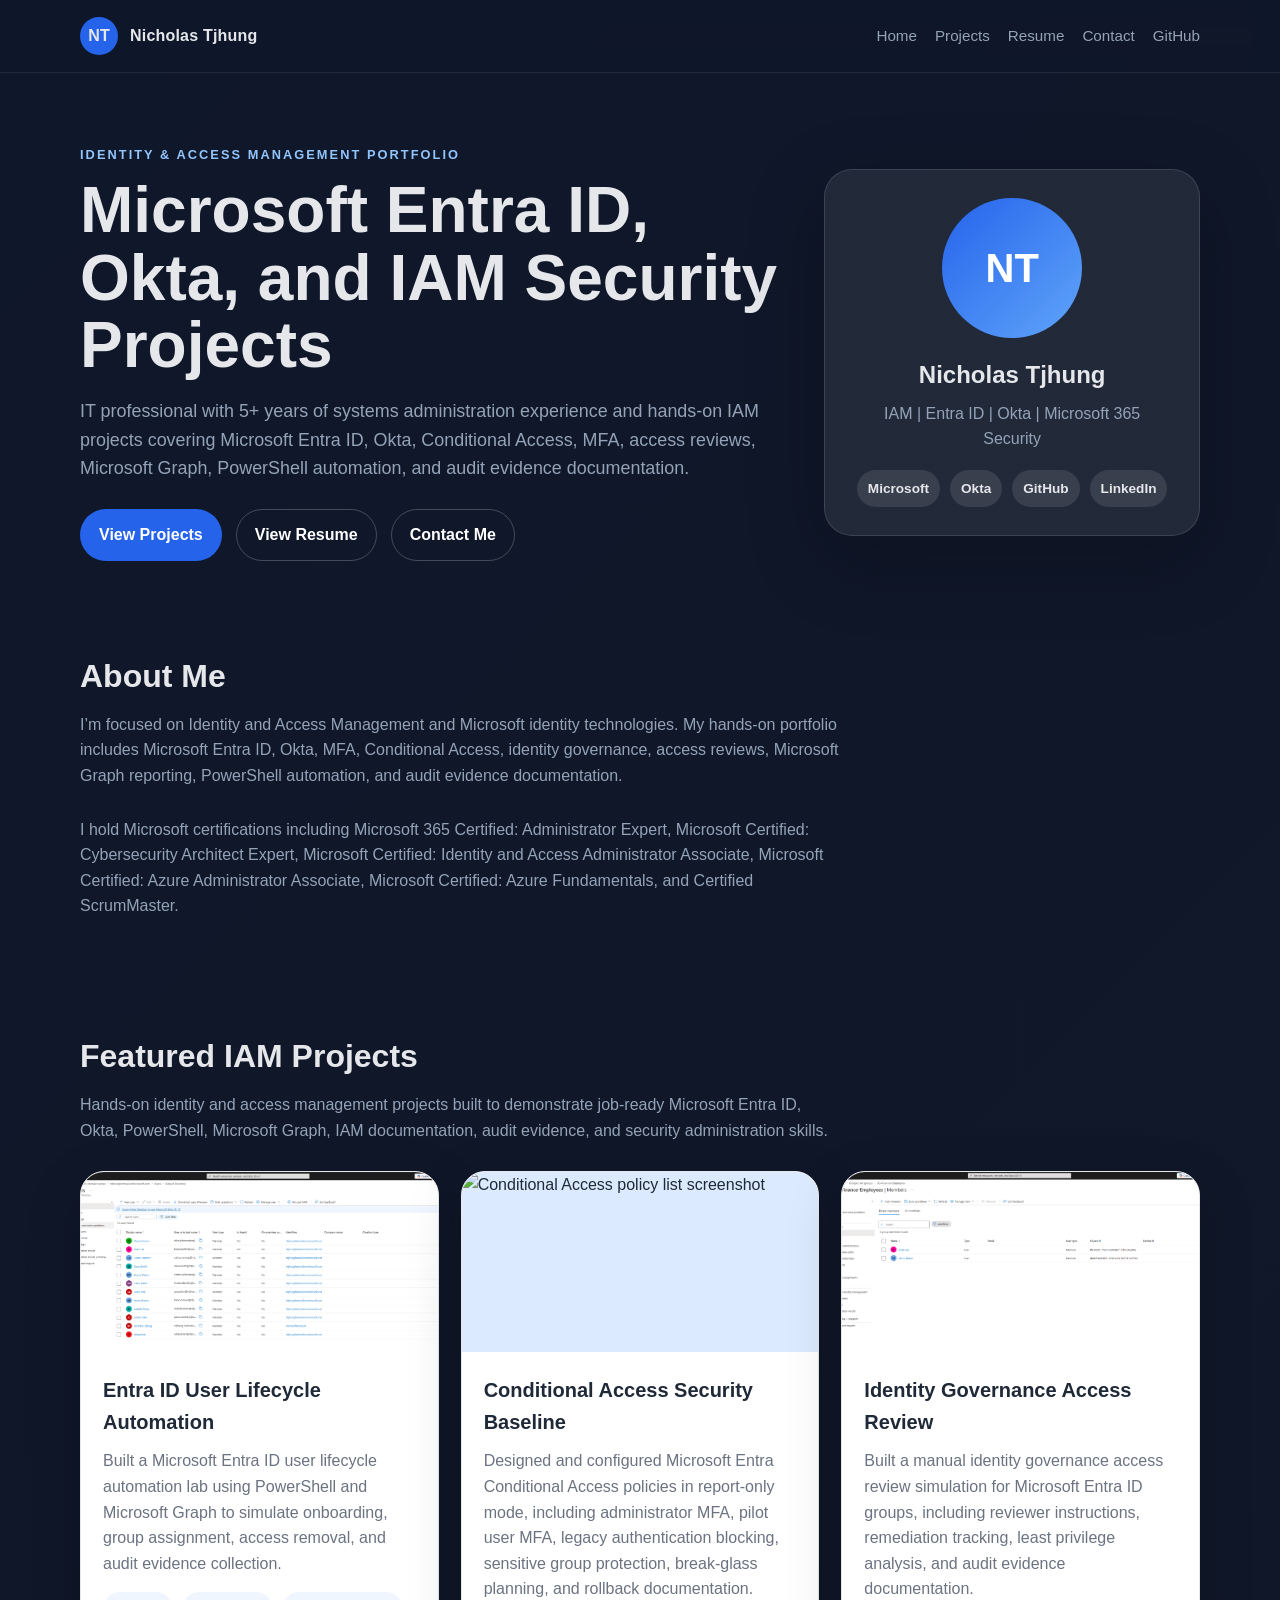
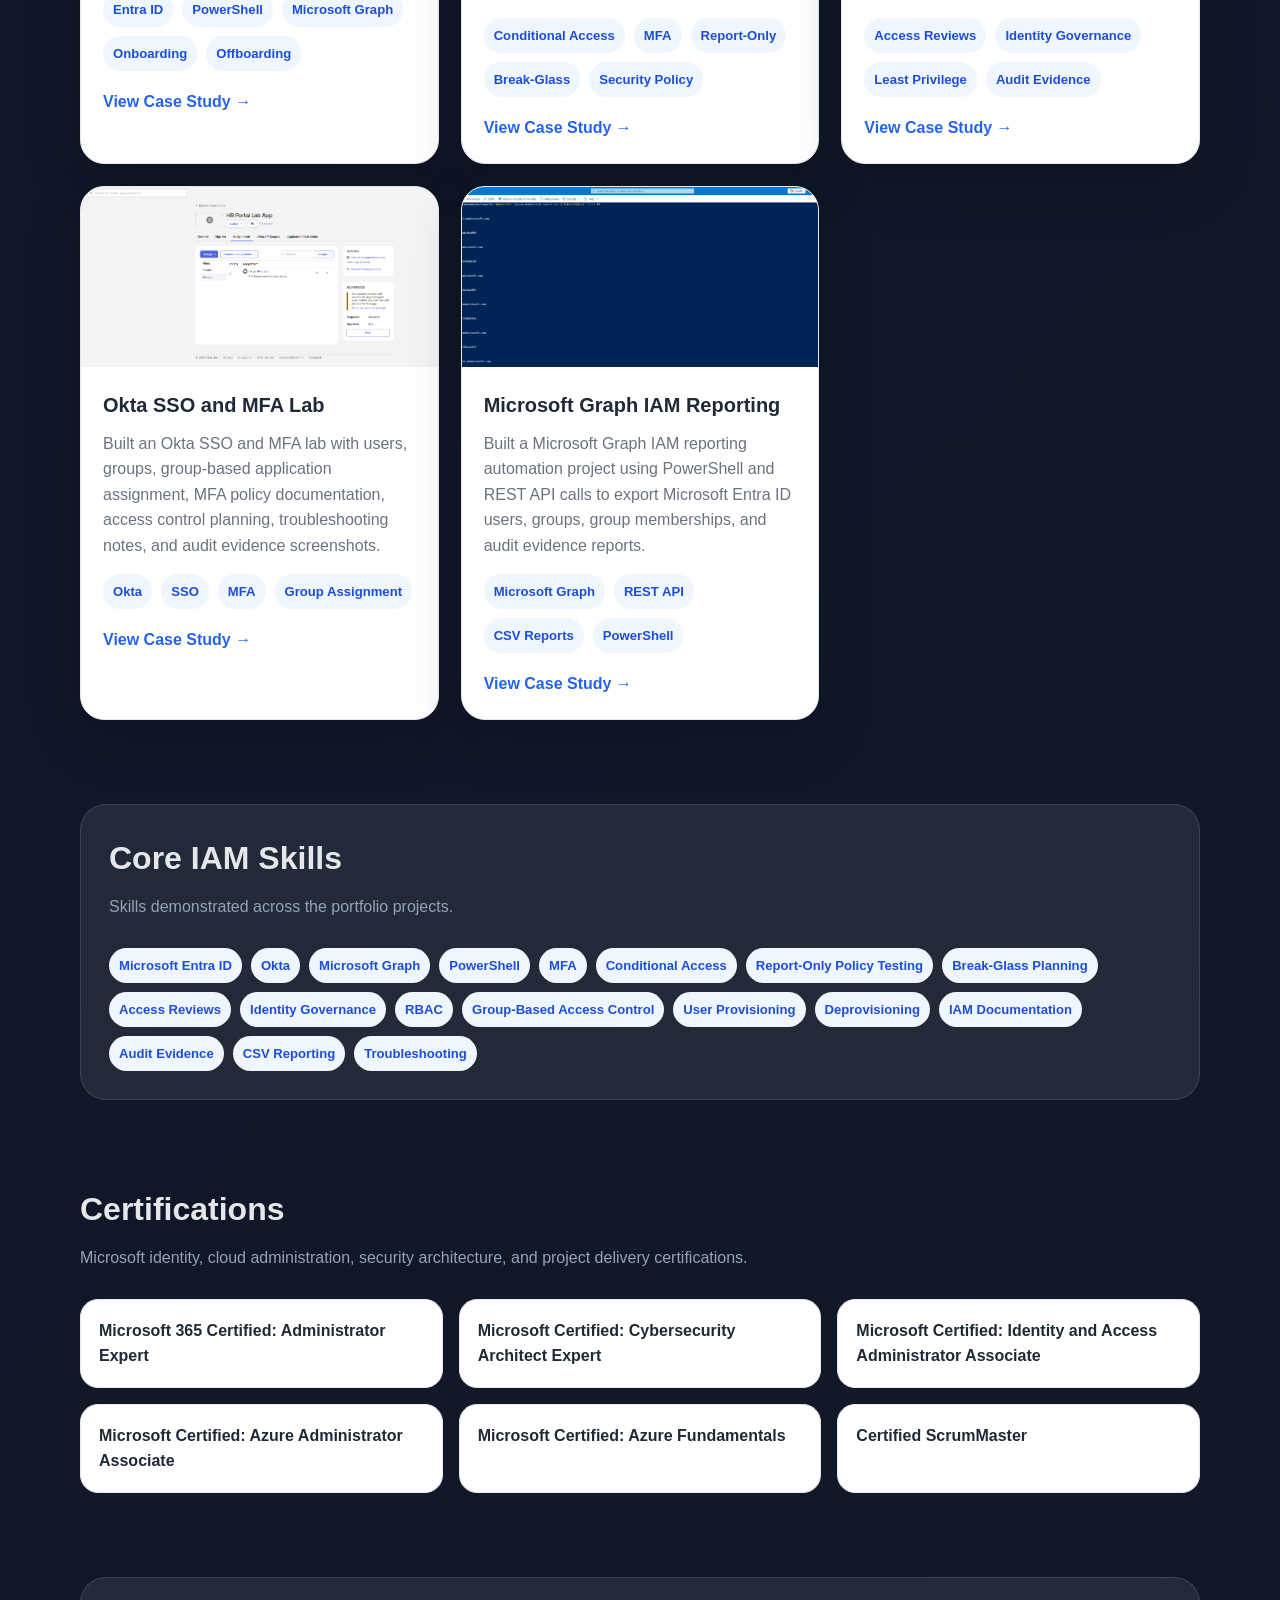
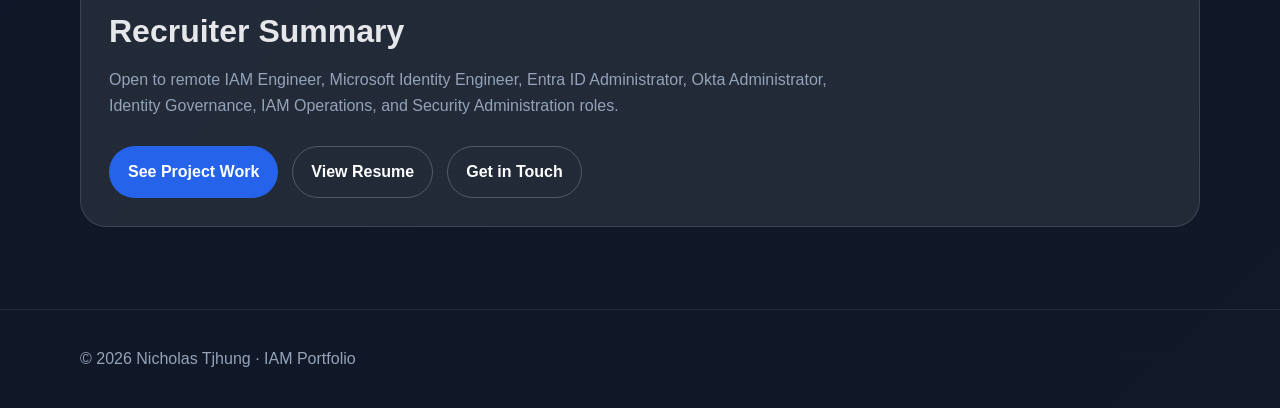
==== index.html @ 4946a40f "Update index.html" ====
<!DOCTYPE html>
<html lang="en">
<head>
  <meta charset="UTF-8" />
  <meta name="viewport" content="width=device-width, initial-scale=1.0" />
  <title>Nicholas Tjhung | IAM Portfolio</title>
  <link rel="stylesheet" href="style.css" />
</head>
<body>

  <header class="site-header">
    <div class="container nav">
      <a class="brand" href="index.html">
        <span class="avatar-small">NT</span>
        <span>Nicholas Tjhung</span>
      </a>

      <nav class="nav-links">
        <a href="index.html">Home</a>
        <a href="projects.html">Projects</a>
        <a href="resume.html">Resume</a>
        <a href="contact.html">Contact</a>
        <a href="https://github.com/ntjhung" target="_blank">GitHub</a>
      </nav>
    </div>
  </header>

  <main class="container">

    <section class="hero">
      <div>
        <div class="eyebrow">Identity & Access Management Portfolio</div>
        <h1>Microsoft Entra ID, Okta, and IAM Security Projects</h1>
        <p class="hero-subtitle">
          IT professional with 5+ years of systems administration experience and hands-on IAM projects covering Microsoft Entra ID, Okta, Conditional Access, MFA, access reviews, Microsoft Graph, PowerShell automation, and audit evidence documentation.
        </p>

        <div class="cta-row">
          <a class="btn btn-primary" href="projects.html">View Projects</a>
          <a class="btn btn-secondary" href="resume.html">View Resume</a>
          <a class="btn btn-secondary" href="contact.html">Contact Me</a>
        </div>
      </div>

      <aside class="profile-card">
        <div class="avatar-large">NT</div>
        <h2>Nicholas Tjhung</h2>
        <p>IAM | Entra ID | Okta | Microsoft 365 Security</p>
        <div class="icon-row">
          <span class="icon-pill">Microsoft</span>
          <span class="icon-pill">Okta</span>
          <span class="icon-pill">GitHub</span>
          <span class="icon-pill">LinkedIn</span>
        </div>
      </aside>
    </section>

    <section class="section">
      <h2 class="section-title">About Me</h2>
      <p class="section-subtitle">
        I’m focused on Identity and Access Management and Microsoft identity technologies. My hands-on portfolio includes Microsoft Entra ID, Okta, MFA, Conditional Access, identity governance, access reviews, Microsoft Graph reporting, PowerShell automation, and audit evidence documentation.
      </p>
      <p class="section-subtitle">
        I hold Microsoft certifications including Microsoft 365 Certified: Administrator Expert, Microsoft Certified: Cybersecurity Architect Expert, Microsoft Certified: Identity and Access Administrator Associate, Microsoft Certified: Azure Administrator Associate, Microsoft Certified: Azure Fundamentals, and Certified ScrumMaster.
      </p>
    </section>

    <section class="section">
      <h2 class="section-title">Featured IAM Projects</h2>
      <p class="section-subtitle">
        Hands-on identity and access management projects built to demonstrate job-ready Microsoft Entra ID, Okta, PowerShell, Microsoft Graph, IAM documentation, audit evidence, and security administration skills.
      </p>

      <div class="project-grid">

        <article class="project-card">
          <img class="project-thumb" src="assets/entra-lifecycle/users-list.png" alt="Entra ID users list screenshot" />
          <div class="project-content">
            <h3>Entra ID User Lifecycle Automation</h3>
            <p>
              Built a Microsoft Entra ID user lifecycle automation lab using PowerShell and Microsoft Graph to simulate onboarding, group assignment, access removal, and audit evidence collection.
            </p>
            <div class="badge-row">
              <span class="badge">Entra ID</span>
              <span class="badge">PowerShell</span>
              <span class="badge">Microsoft Graph</span>
              <span class="badge">Onboarding</span>
              <span class="badge">Offboarding</span>
            </div>
            <div class="card-actions">
              <a class="card-link" href="case-studies/entra-lifecycle.html">View Case Study →</a>
            </div>
          </div>
        </article>

        <article class="project-card">
          <img class="project-thumb" src="assets/conditional-access/conditional-access-policy-list.png" alt="Conditional Access policy list screenshot" />
          <div class="project-content">
            <h3>Conditional Access Security Baseline</h3>
            <p>
              Designed and configured Microsoft Entra Conditional Access policies in report-only mode, including administrator MFA, pilot user MFA, legacy authentication blocking, sensitive group protection, break-glass planning, and rollback documentation.
            </p>
            <div class="badge-row">
              <span class="badge">Conditional Access</span>
              <span class="badge">MFA</span>
              <span class="badge">Report-Only</span>
              <span class="badge">Break-Glass</span>
              <span class="badge">Security Policy</span>
            </div>
            <div class="card-actions">
              <a class="card-link" href="case-studies/conditional-access.html">View Case Study →</a>
            </div>
          </div>
        </article>

        <article class="project-card">
          <img class="project-thumb" src="assets/access-review/finance-access-review-members.png" alt="Finance access review members screenshot" />
          <div class="project-content">
            <h3>Identity Governance Access Review</h3>
            <p>
              Built a manual identity governance access review simulation for Microsoft Entra ID groups, including reviewer instructions, remediation tracking, least privilege analysis, and audit evidence documentation.
            </p>
            <div class="badge-row">
              <span class="badge">Access Reviews</span>
              <span class="badge">Identity Governance</span>
              <span class="badge">Least Privilege</span>
              <span class="badge">Audit Evidence</span>
            </div>
            <div class="card-actions">
              <a class="card-link" href="case-studies/access-review.html">View Case Study →</a>
            </div>
          </div>
        </article>

        <article class="project-card">
          <img class="project-thumb" src="assets/okta/okta-app-group-assignment.png" alt="Okta app group assignment screenshot" />
          <div class="project-content">
            <h3>Okta SSO and MFA Lab</h3>
            <p>
              Built an Okta SSO and MFA lab with users, groups, group-based application assignment, MFA policy documentation, access control planning, troubleshooting notes, and audit evidence screenshots.
            </p>
            <div class="badge-row">
              <span class="badge">Okta</span>
              <span class="badge">SSO</span>
              <span class="badge">MFA</span>
              <span class="badge">Group Assignment</span>
            </div>
            <div class="card-actions">
              <a class="card-link" href="case-studies/okta.html">View Case Study →</a>
            </div>
          </div>
        </article>

        <article class="project-card">
          <img class="project-thumb" src="assets/graph-reporting/group-membership-report-preview.png" alt="Microsoft Graph group membership report preview screenshot" />
          <div class="project-content">
            <h3>Microsoft Graph IAM Reporting</h3>
            <p>
              Built a Microsoft Graph IAM reporting automation project using PowerShell and REST API calls to export Microsoft Entra ID users, groups, group memberships, and audit evidence reports.
            </p>
            <div class="badge-row">
              <span class="badge">Microsoft Graph</span>
              <span class="badge">REST API</span>
              <span class="badge">CSV Reports</span>
              <span class="badge">PowerShell</span>
            </div>
            <div class="card-actions">
              <a class="card-link" href="case-studies/graph-reporting.html">View Case Study →</a>
            </div>
          </div>
        </article>

      </div>
    </section>

    <section class="section">
      <div class="skill-panel">
        <h2 class="section-title">Core IAM Skills</h2>
        <p class="section-subtitle">Skills demonstrated across the portfolio projects.</p>

        <div class="badge-row">
          <span class="badge">Microsoft Entra ID</span>
          <span class="badge">Okta</span>
          <span class="badge">Microsoft Graph</span>
          <span class="badge">PowerShell</span>
          <span class="badge">MFA</span>
          <span class="badge">Conditional Access</span>
          <span class="badge">Report-Only Policy Testing</span>
          <span class="badge">Break-Glass Planning</span>
          <span class="badge">Access Reviews</span>
          <span class="badge">Identity Governance</span>
          <span class="badge">RBAC</span>
          <span class="badge">Group-Based Access Control</span>
          <span class="badge">User Provisioning</span>
          <span class="badge">Deprovisioning</span>
          <span class="badge">IAM Documentation</span>
          <span class="badge">Audit Evidence</span>
          <span class="badge">CSV Reporting</span>
          <span class="badge">Troubleshooting</span>
        </div>
      </div>
    </section>

    <section class="section">
      <h2 class="section-title">Certifications</h2>
      <p class="section-subtitle">Microsoft identity, cloud administration, security architecture, and project delivery certifications.</p>

      <div class="cert-grid">
        <div class="cert-card">Microsoft 365 Certified: Administrator Expert</div>
        <div class="cert-card">Microsoft Certified: Cybersecurity Architect Expert</div>
        <div class="cert-card">Microsoft Certified: Identity and Access Administrator Associate</div>
        <div class="cert-card">Microsoft Certified: Azure Administrator Associate</div>
        <div class="cert-card">Microsoft Certified: Azure Fundamentals</div>
        <div class="cert-card">Certified ScrumMaster</div>
      </div>
    </section>

    <section class="section">
      <div class="skill-panel">
        <h2 class="section-title">Recruiter Summary</h2>
        <p class="section-subtitle">
          Open to remote IAM Engineer, Microsoft Identity Engineer, Entra ID Administrator, Okta Administrator, Identity Governance, IAM Operations, and Security Administration roles.
        </p>

        <div class="cta-row">
          <a class="btn btn-primary" href="projects.html">See Project Work</a>
          <a class="btn btn-secondary" href="resume.html">View Resume</a>
          <a class="btn btn-secondary" href="contact.html">Get in Touch</a>
        </div>
      </div>
    </section>

  </main>

  <footer class="footer">
    <div class="container">
      © 2026 Nicholas Tjhung · IAM Portfolio
    </div>
  </footer>

</body>
</html>
---- style.css ----
:root {
  --bg: #0f172a;
  --bg-soft: #111827;
  --card: #ffffff;
  --text: #e5e7eb;
  --muted: #94a3b8;
  --card-text: #1f2937;
  --card-muted: #6b7280;
  --blue: #2563eb;
  --blue-dark: #1d4ed8;
  --border: #e5e7eb;
  --badge-bg: #eff6ff;
  --badge-text: #1d4ed8;
}

* {
  box-sizing: border-box;
}

body {
  margin: 0;
  font-family: Arial, Helvetica, sans-serif;
  background: linear-gradient(135deg, var(--bg), var(--bg-soft));
  color: var(--text);
  line-height: 1.6;
}

a {
  color: inherit;
  text-decoration: none;
}

.container {
  width: min(1120px, 92%);
  margin: 0 auto;
}

/* Header */

.site-header {
  border-bottom: 1px solid rgba(255, 255, 255, 0.08);
  background: rgba(15, 23, 42, 0.88);
  position: sticky;
  top: 0;
  z-index: 10;
  backdrop-filter: blur(10px);
}

.nav {
  min-height: 72px;
  display: flex;
  align-items: center;
  justify-content: space-between;
  gap: 24px;
}

.brand {
  display: flex;
  align-items: center;
  gap: 12px;
  font-weight: 700;
  letter-spacing: 0.2px;
}

.avatar-small {
  width: 38px;
  height: 38px;
  border-radius: 999px;
  background: var(--blue);
  display: grid;
  place-items: center;
  font-weight: 800;
}

.nav-links {
  display: flex;
  gap: 18px;
  color: var(--muted);
  font-size: 0.95rem;
}

.nav-links a:hover {
  color: #ffffff;
}

/* Hero */

.hero {
  display: grid;
  grid-template-columns: 1.5fr 0.8fr;
  gap: 40px;
  align-items: center;
  padding: 72px 0 48px;
}

.eyebrow {
  color: #93c5fd;
  text-transform: uppercase;
  letter-spacing: 0.16em;
  font-size: 0.8rem;
  font-weight: 700;
  margin-bottom: 12px;
}

.hero h1 {
  font-size: clamp(2.2rem, 5vw, 4.3rem);
  line-height: 1.05;
  margin: 0 0 18px;
}

.hero-subtitle {
  font-size: 1.12rem;
  color: var(--muted);
  max-width: 760px;
}

.cta-row {
  display: flex;
  flex-wrap: wrap;
  gap: 14px;
  margin-top: 26px;
}

.btn {
  display: inline-flex;
  align-items: center;
  justify-content: center;
  padding: 12px 18px;
  border-radius: 999px;
  font-weight: 700;
  border: 1px solid transparent;
  transition: 0.2s ease;
}

.btn-primary {
  background: var(--blue);
  color: white;
}

.btn-primary:hover {
  background: var(--blue-dark);
  transform: translateY(-1px);
}

.btn-secondary {
  border-color: rgba(255, 255, 255, 0.22);
  color: white;
}

.btn-secondary:hover {
  background: rgba(255, 255, 255, 0.08);
}

/* Avatar / recruiter card */

.profile-card {
  background: rgba(255, 255, 255, 0.08);
  border: 1px solid rgba(255, 255, 255, 0.12);
  border-radius: 28px;
  padding: 28px;
  text-align: center;
  box-shadow: 0 24px 80px rgba(0, 0, 0, 0.24);
}

.avatar-large {
  width: 140px;
  height: 140px;
  border-radius: 999px;
  background: linear-gradient(135deg, #2563eb, #60a5fa);
  display: grid;
  place-items: center;
  margin: 0 auto 18px;
  font-size: 2.5rem;
  font-weight: 900;
  color: white;
}

.avatar-img {
  width: 140px;
  height: 140px;
  border-radius: 999px;
  object-fit: cover;
  margin: 0 auto 18px;
  display: block;
  border: 4px solid rgba(255, 255, 255, 0.16);
}

.profile-card h2 {
  margin: 0 0 6px;
}

.profile-card p {
  color: var(--muted);
  margin: 0;
}

.icon-row {
  display: flex;
  flex-wrap: wrap;
  justify-content: center;
  gap: 10px;
  margin-top: 18px;
}

.icon-pill {
  padding: 8px 11px;
  border-radius: 999px;
  background: rgba(255, 255, 255, 0.1);
  color: #e5e7eb;
  font-size: 0.85rem;
  font-weight: 700;
}

/* Sections */

.section {
  padding: 42px 0;
}

.section-title {
  font-size: 2rem;
  margin: 0 0 10px;
}

.section-subtitle {
  color: var(--muted);
  margin: 0 0 28px;
  max-width: 760px;
}

/* Project cards */

.project-grid {
  display: grid;
  grid-template-columns: repeat(3, 1fr);
  gap: 22px;
}

.project-card {
  background: var(--card);
  color: var(--card-text);
  border-radius: 24px;
  overflow: hidden;
  box-shadow: 0 18px 55px rgba(0, 0, 0, 0.18);
  border: 1px solid var(--border);
  transition: 0.2s ease;
}

.project-card:hover {
  transform: translateY(-4px);
  box-shadow: 0 24px 70px rgba(0, 0, 0, 0.26);
}

.project-thumb {
  width: 100%;
  height: 180px;
  object-fit: cover;
  background: #dbeafe;
  display: block;
}

.project-content {
  padding: 22px;
}

.project-content h3 {
  margin: 0 0 10px;
  font-size: 1.25rem;
}

.project-content p {
  color: var(--card-muted);
  margin: 0 0 16px;
}

.card-actions {
  display: flex;
  flex-wrap: wrap;
  gap: 10px;
  margin-top: 18px;
}

.card-link {
  color: var(--blue);
  font-weight: 800;
}

.card-link:hover {
  color: var(--blue-dark);
}

/* Skill badges */

.badge-row {
  display: flex;
  flex-wrap: wrap;
  gap: 9px;
  margin-top: 14px;
}

.badge {
  background: var(--badge-bg);
  color: var(--badge-text);
  border-radius: 999px;
  padding: 7px 10px;
  font-size: 0.82rem;
  font-weight: 700;
}

.skill-panel {
  background: rgba(255, 255, 255, 0.08);
  border: 1px solid rgba(255, 255, 255, 0.12);
  border-radius: 26px;
  padding: 28px;
}

/* Certifications */

.cert-grid {
  display: grid;
  grid-template-columns: repeat(3, 1fr);
  gap: 16px;
}

.cert-card {
  background: var(--card);
  color: var(--card-text);
  border-radius: 18px;
  padding: 18px;
  border: 1px solid var(--border);
  font-weight: 700;
}

/* Footer */

.footer {
  padding: 36px 0;
  color: var(--muted);
  border-top: 1px solid rgba(255, 255, 255, 0.08);
  margin-top: 40px;
}

/* Mobile */

@media (max-width: 900px) {
  .hero {
    grid-template-columns: 1fr;
    padding-top: 44px;
  }

  .project-grid,
  .cert-grid {
    grid-template-columns: 1fr;
  }

  .nav {
    align-items: flex-start;
    flex-direction: column;
    padding: 18px 0;
  }

  .nav-links {
    flex-wrap: wrap;
  }
}


/* Case study pages */

.case-layout {
  display: grid;
  grid-template-columns: 1.3fr 0.7fr;
  gap: 24px;
  align-items: start;
}

.case-card {
  background: #ffffff;
  color: #1f2937;
  border-radius: 24px;
  padding: 26px;
  border: 1px solid #e5e7eb;
  box-shadow: 0 18px 55px rgba(0, 0, 0, 0.18);
}

.case-card h2,
.case-card h3 {
  margin-top: 0;
}

.case-card p,
.case-card li {
  color: #4b5563;
}

.case-list {
  padding-left: 20px;
}

.case-list li {
  margin-bottom: 8px;
}

.screenshot-grid {
  display: grid;
  grid-template-columns: repeat(3, 1fr);
  gap: 18px;
}

.screenshot-card {
  background: #ffffff;
  color: #1f2937;
  border-radius: 22px;
  overflow: hidden;
  border: 1px solid #e5e7eb;
  box-shadow: 0 16px 45px rgba(0, 0, 0, 0.18);
}

.screenshot-card img {
  width: 100%;
  height: 210px;
  object-fit: cover;
  display: block;
  background: #dbeafe;
}

.screenshot-card div {
  padding: 16px;
}

.screenshot-card h3 {
  margin: 0 0 6px;
}

.screenshot-card p {
  margin: 0;
  color: #6b7280;
}

.resume-bullet {
  background: #eff6ff;
  border-left: 5px solid #2563eb;
  color: #1f2937;
  padding: 18px 20px;
  border-radius: 16px;
  font-weight: 700;
}

@media (max-width: 900px) {
  .case-layout,
  .screenshot-grid {
    grid-template-columns: 1fr;
  }
}
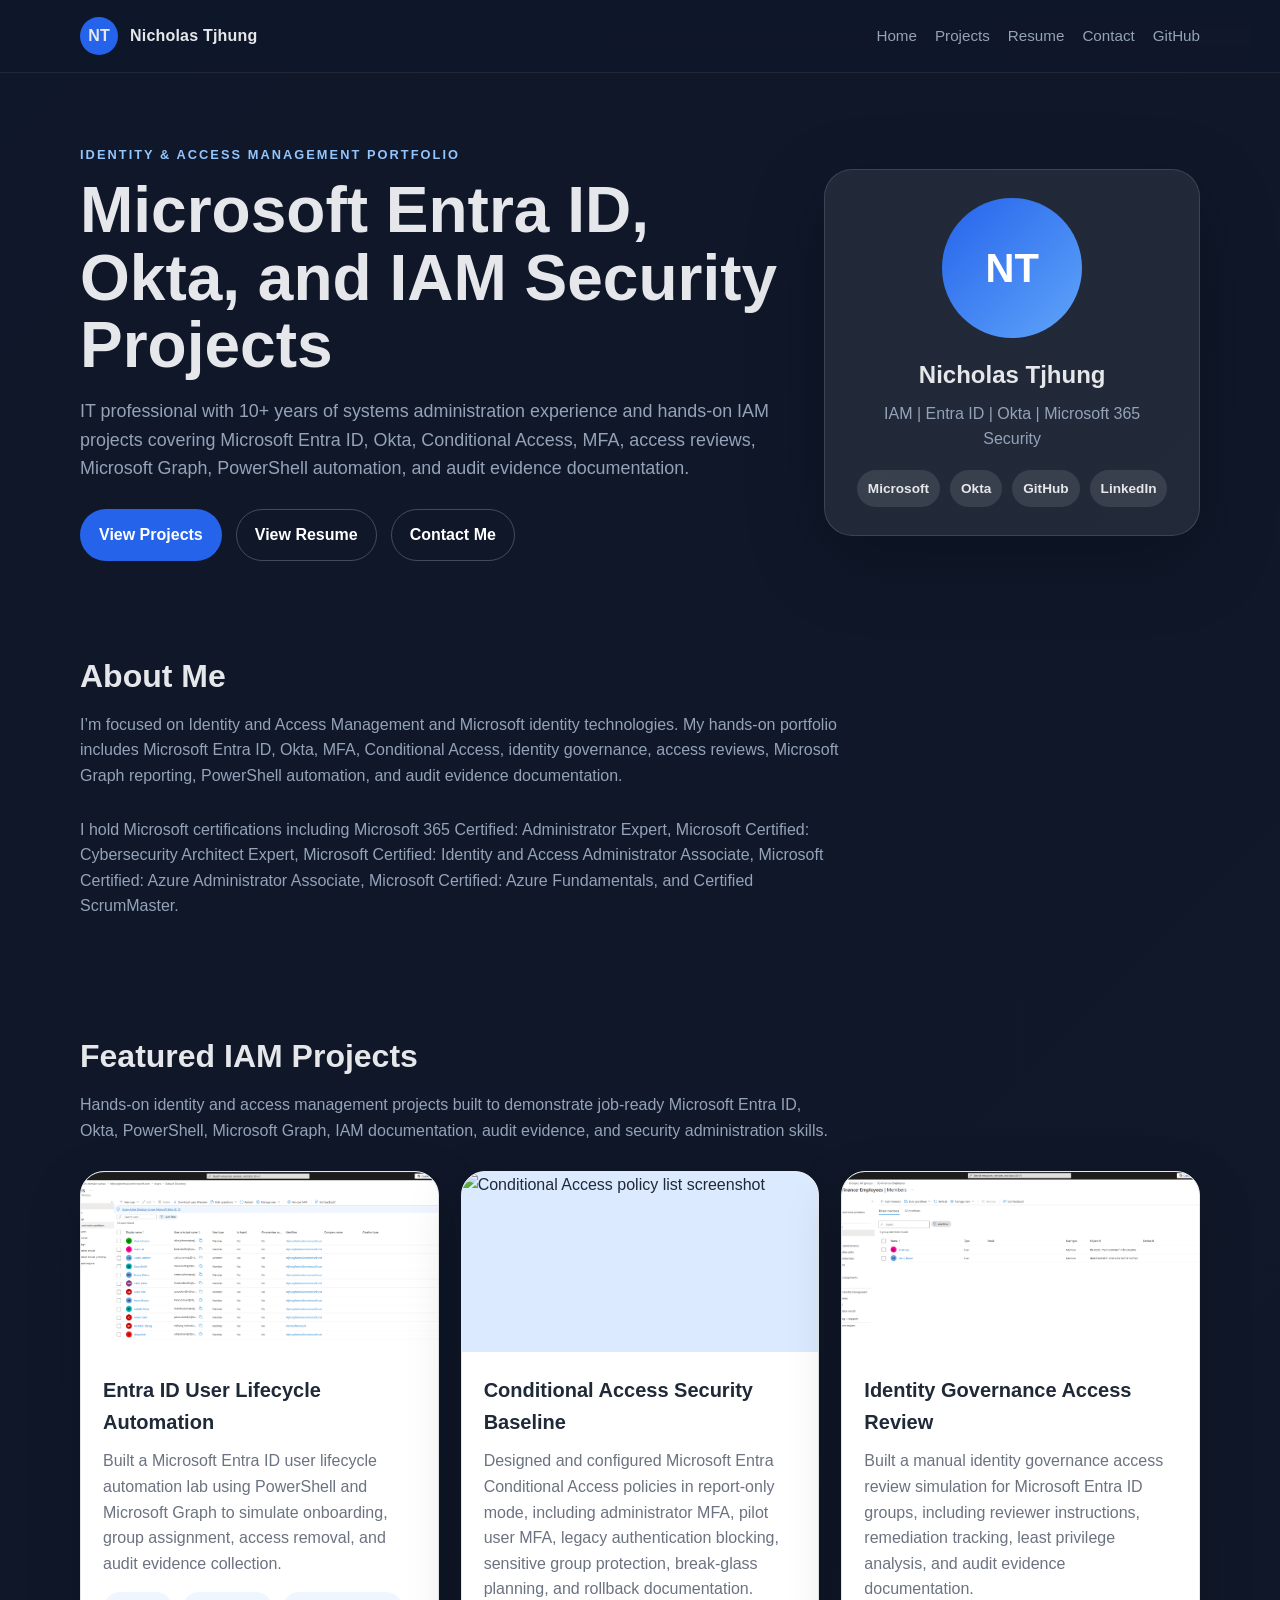
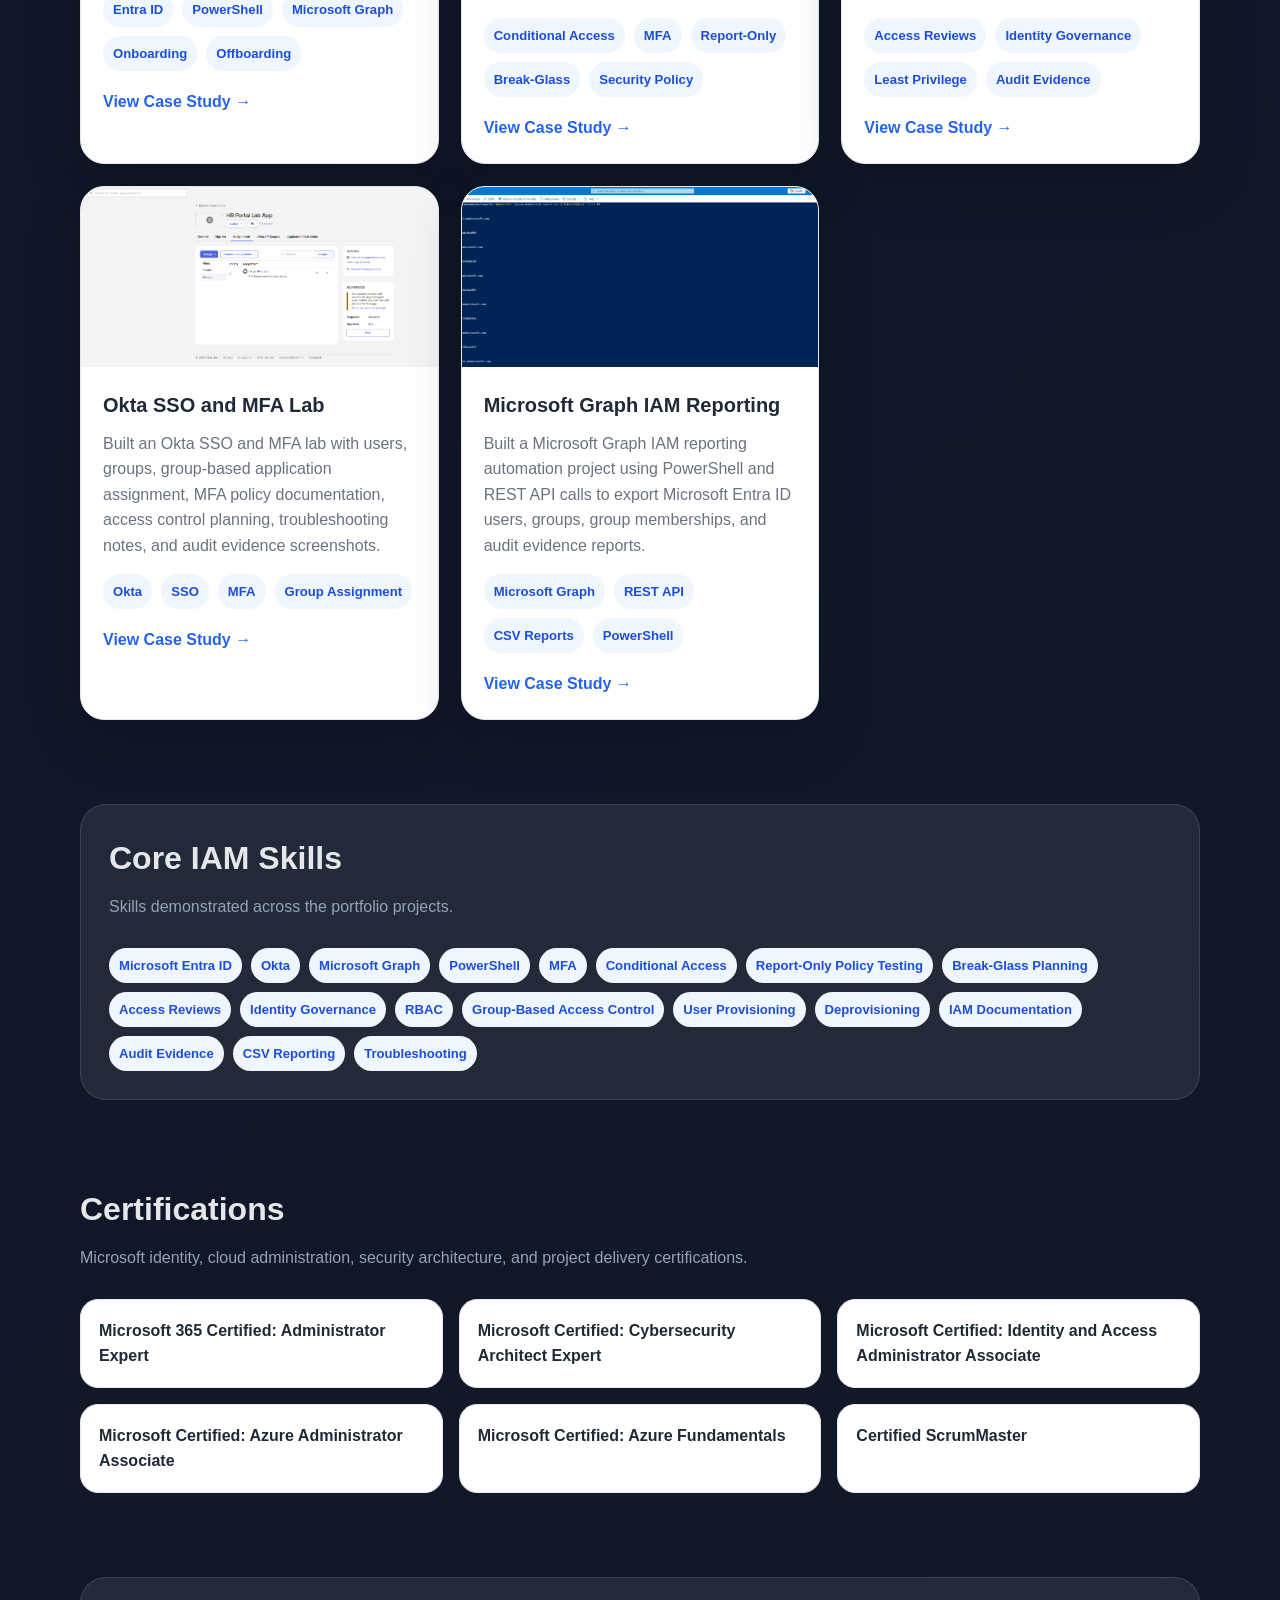
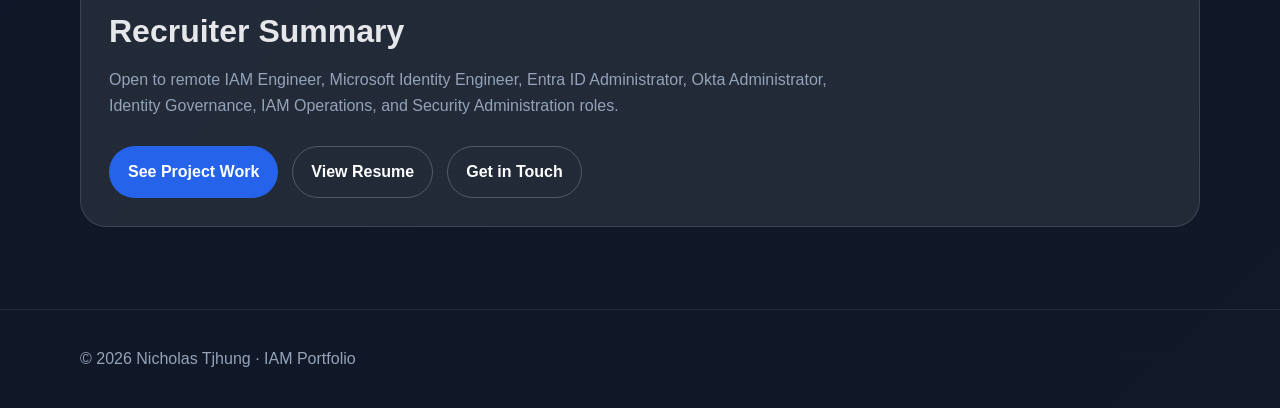
==== commit b2a5cc6d: "Update index.html" ====
--- a/index.html
+++ b/index.html
@@ -32,7 +32,7 @@
         <div class="eyebrow">Identity & Access Management Portfolio</div>
         <h1>Microsoft Entra ID, Okta, and IAM Security Projects</h1>
         <p class="hero-subtitle">
-          IT professional with 5+ years of systems administration experience and hands-on IAM projects covering Microsoft Entra ID, Okta, Conditional Access, MFA, access reviews, Microsoft Graph, PowerShell automation, and audit evidence documentation.
+          IT professional with 10+ years of systems administration experience and hands-on IAM projects covering Microsoft Entra ID, Okta, Conditional Access, MFA, access reviews, Microsoft Graph, PowerShell automation, and audit evidence documentation.
         </p>
 
         <div class="cta-row">
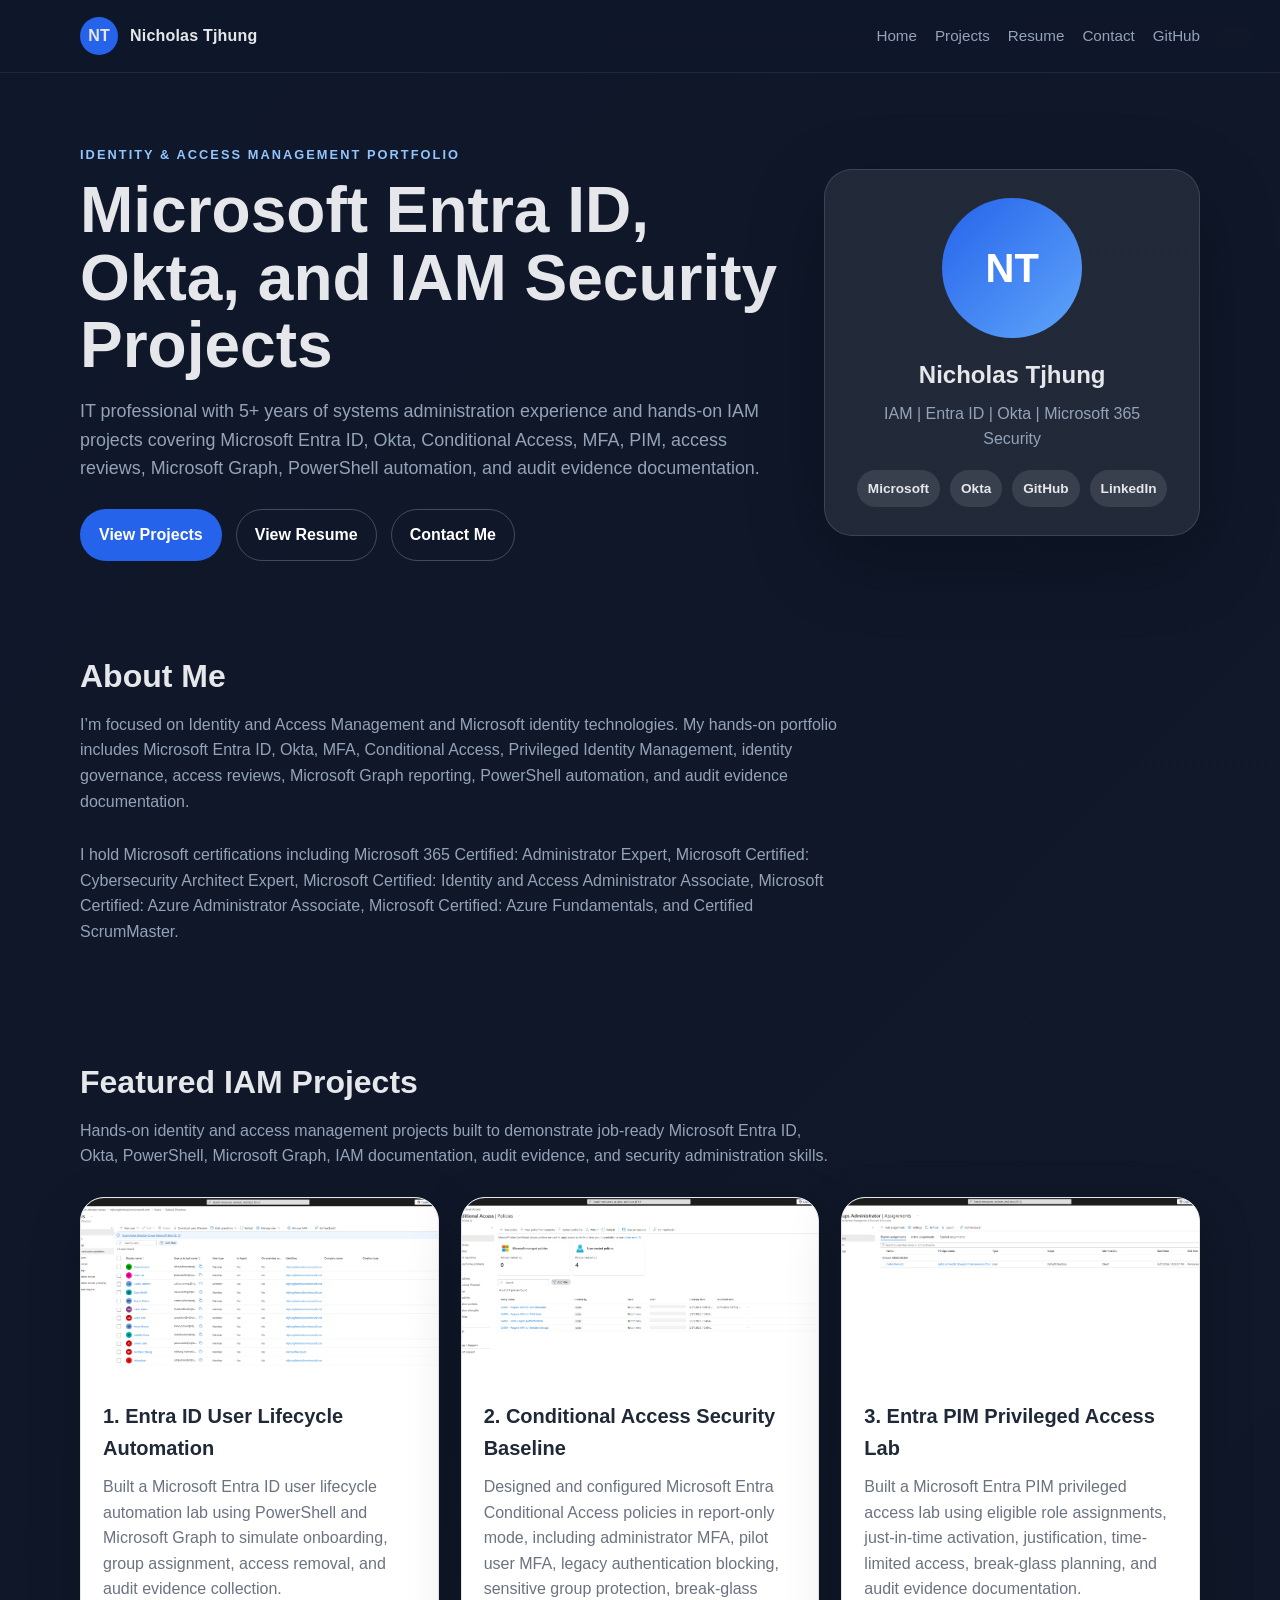
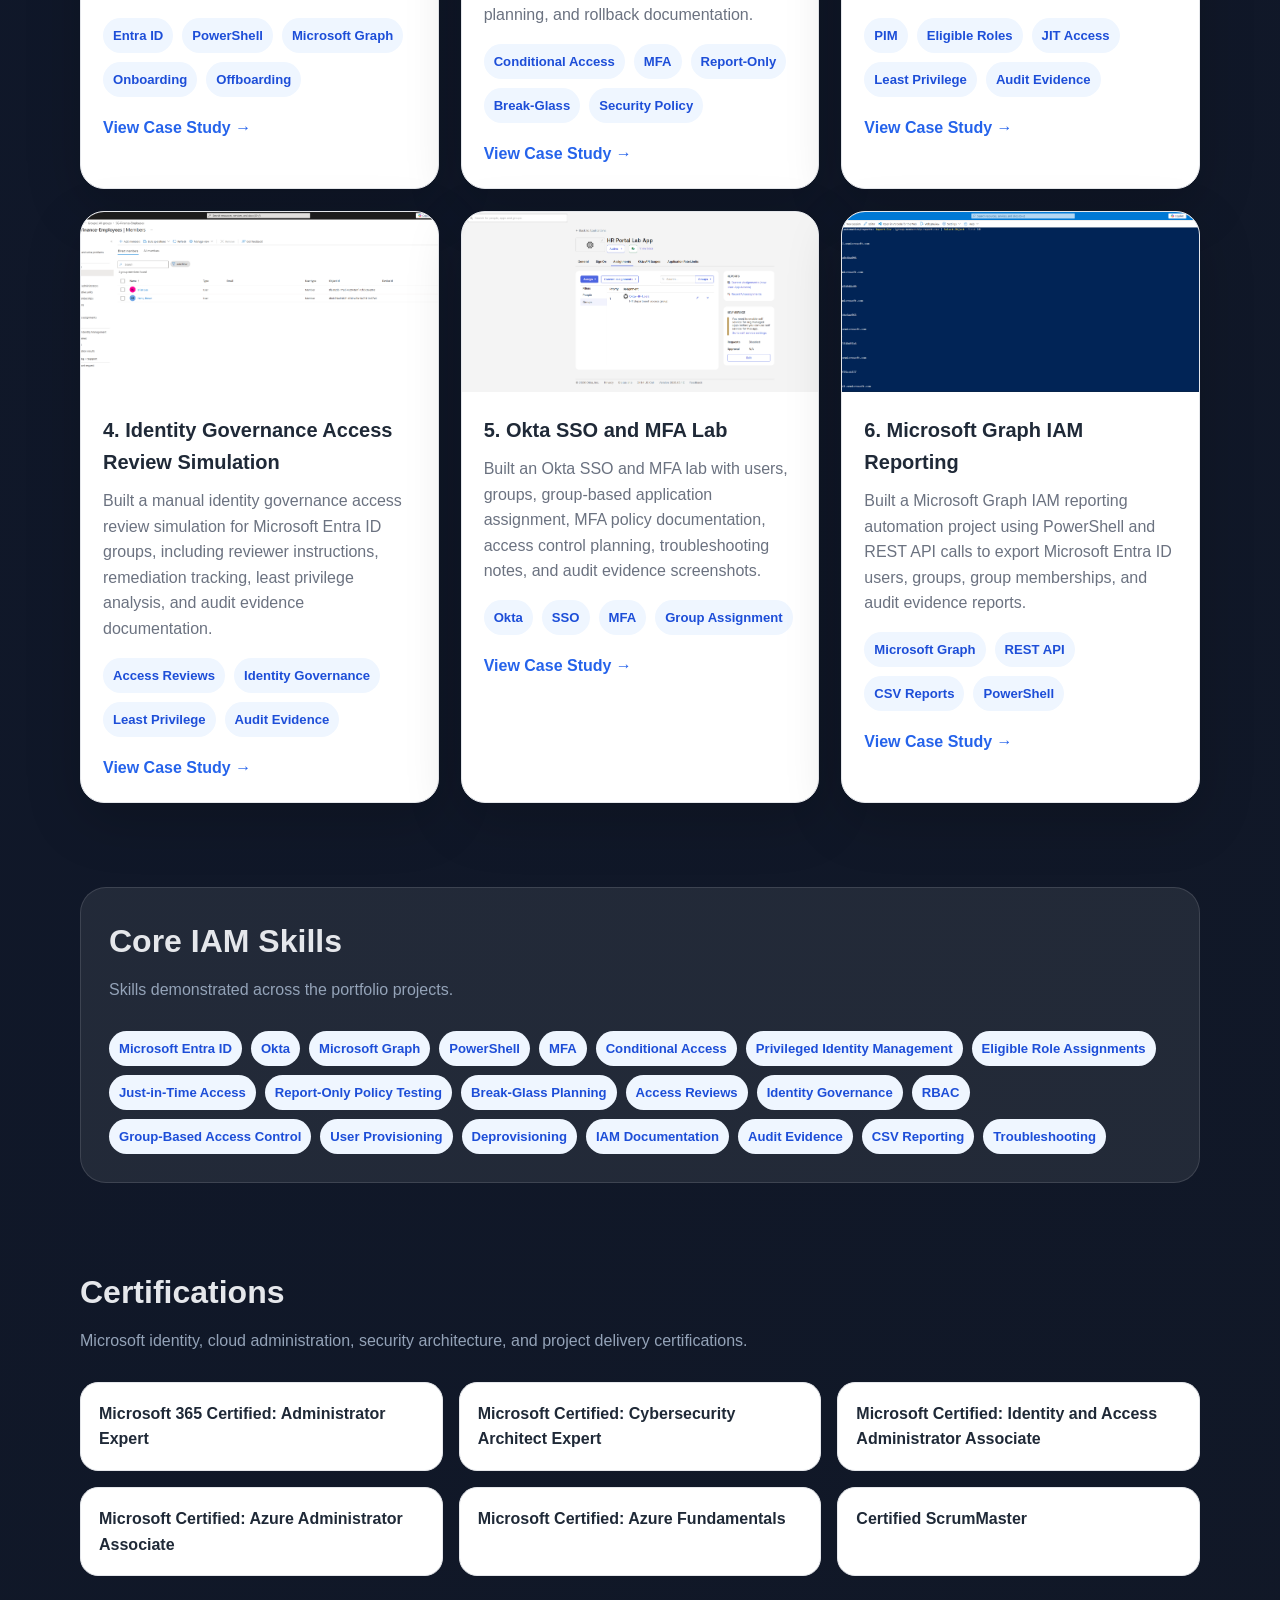
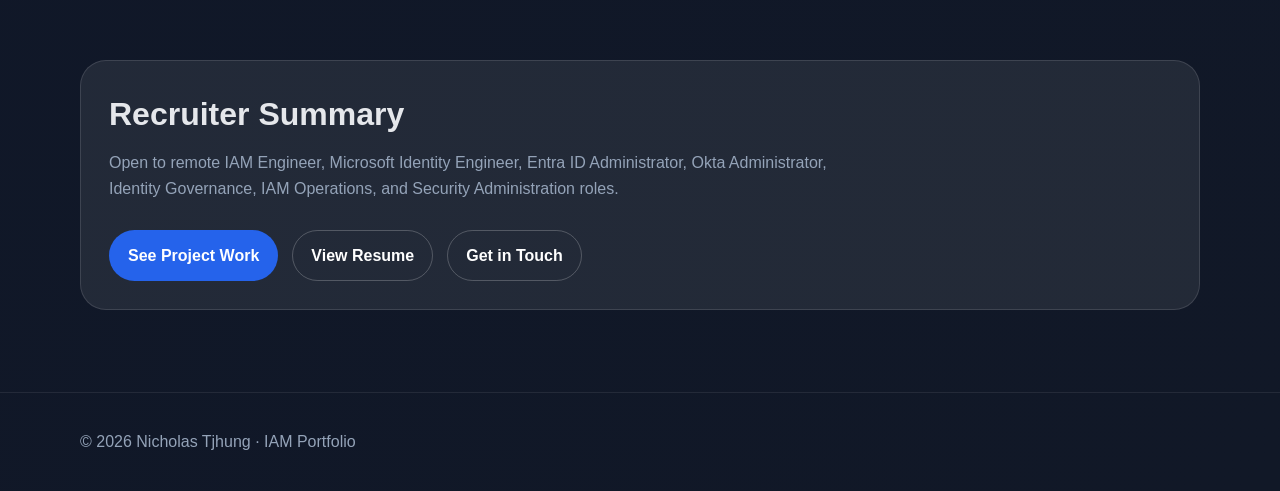
==== commit 971717ab: "Update index.html" ====
--- a/index.html
+++ b/index.html
@@ -32,7 +32,7 @@
         <div class="eyebrow">Identity & Access Management Portfolio</div>
         <h1>Microsoft Entra ID, Okta, and IAM Security Projects</h1>
         <p class="hero-subtitle">
-          IT professional with 10+ years of systems administration experience and hands-on IAM projects covering Microsoft Entra ID, Okta, Conditional Access, MFA, access reviews, Microsoft Graph, PowerShell automation, and audit evidence documentation.
+          IT professional with 5+ years of systems administration experience and hands-on IAM projects covering Microsoft Entra ID, Okta, Conditional Access, MFA, PIM, access reviews, Microsoft Graph, PowerShell automation, and audit evidence documentation.
         </p>
 
         <div class="cta-row">
@@ -58,7 +58,7 @@
     <section class="section">
       <h2 class="section-title">About Me</h2>
       <p class="section-subtitle">
-        I’m focused on Identity and Access Management and Microsoft identity technologies. My hands-on portfolio includes Microsoft Entra ID, Okta, MFA, Conditional Access, identity governance, access reviews, Microsoft Graph reporting, PowerShell automation, and audit evidence documentation.
+        I’m focused on Identity and Access Management and Microsoft identity technologies. My hands-on portfolio includes Microsoft Entra ID, Okta, MFA, Conditional Access, Privileged Identity Management, identity governance, access reviews, Microsoft Graph reporting, PowerShell automation, and audit evidence documentation.
       </p>
       <p class="section-subtitle">
         I hold Microsoft certifications including Microsoft 365 Certified: Administrator Expert, Microsoft Certified: Cybersecurity Architect Expert, Microsoft Certified: Identity and Access Administrator Associate, Microsoft Certified: Azure Administrator Associate, Microsoft Certified: Azure Fundamentals, and Certified ScrumMaster.
@@ -76,7 +76,7 @@
         <article class="project-card">
           <img class="project-thumb" src="assets/entra-lifecycle/users-list.png" alt="Entra ID users list screenshot" />
           <div class="project-content">
-            <h3>Entra ID User Lifecycle Automation</h3>
+            <h3>1. Entra ID User Lifecycle Automation</h3>
             <p>
               Built a Microsoft Entra ID user lifecycle automation lab using PowerShell and Microsoft Graph to simulate onboarding, group assignment, access removal, and audit evidence collection.
             </p>
@@ -96,7 +96,7 @@
         <article class="project-card">
           <img class="project-thumb" src="assets/conditional-access/conditional-access-policy-list.png" alt="Conditional Access policy list screenshot" />
           <div class="project-content">
-            <h3>Conditional Access Security Baseline</h3>
+            <h3>2. Conditional Access Security Baseline</h3>
             <p>
               Designed and configured Microsoft Entra Conditional Access policies in report-only mode, including administrator MFA, pilot user MFA, legacy authentication blocking, sensitive group protection, break-glass planning, and rollback documentation.
             </p>
@@ -114,9 +114,29 @@
         </article>
 
         <article class="project-card">
+          <img class="project-thumb" src="assets/pim/pim-eligible-role-assignment.png" alt="PIM eligible role assignment screenshot" />
+          <div class="project-content">
+            <h3>3. Entra PIM Privileged Access Lab</h3>
+            <p>
+              Built a Microsoft Entra PIM privileged access lab using eligible role assignments, just-in-time activation, justification, time-limited access, break-glass planning, and audit evidence documentation.
+            </p>
+            <div class="badge-row">
+              <span class="badge">PIM</span>
+              <span class="badge">Eligible Roles</span>
+              <span class="badge">JIT Access</span>
+              <span class="badge">Least Privilege</span>
+              <span class="badge">Audit Evidence</span>
+            </div>
+            <div class="card-actions">
+              <a class="card-link" href="case-studies/pim.html">View Case Study →</a>
+            </div>
+          </div>
+        </article>
+
+        <article class="project-card">
           <img class="project-thumb" src="assets/access-review/finance-access-review-members.png" alt="Finance access review members screenshot" />
           <div class="project-content">
-            <h3>Identity Governance Access Review</h3>
+            <h3>4. Identity Governance Access Review Simulation</h3>
             <p>
               Built a manual identity governance access review simulation for Microsoft Entra ID groups, including reviewer instructions, remediation tracking, least privilege analysis, and audit evidence documentation.
             </p>
@@ -135,7 +155,7 @@
         <article class="project-card">
           <img class="project-thumb" src="assets/okta/okta-app-group-assignment.png" alt="Okta app group assignment screenshot" />
           <div class="project-content">
-            <h3>Okta SSO and MFA Lab</h3>
+            <h3>5. Okta SSO and MFA Lab</h3>
             <p>
               Built an Okta SSO and MFA lab with users, groups, group-based application assignment, MFA policy documentation, access control planning, troubleshooting notes, and audit evidence screenshots.
             </p>
@@ -154,7 +174,7 @@
         <article class="project-card">
           <img class="project-thumb" src="assets/graph-reporting/group-membership-report-preview.png" alt="Microsoft Graph group membership report preview screenshot" />
           <div class="project-content">
-            <h3>Microsoft Graph IAM Reporting</h3>
+            <h3>6. Microsoft Graph IAM Reporting</h3>
             <p>
               Built a Microsoft Graph IAM reporting automation project using PowerShell and REST API calls to export Microsoft Entra ID users, groups, group memberships, and audit evidence reports.
             </p>
@@ -185,6 +205,9 @@
           <span class="badge">PowerShell</span>
           <span class="badge">MFA</span>
           <span class="badge">Conditional Access</span>
+          <span class="badge">Privileged Identity Management</span>
+          <span class="badge">Eligible Role Assignments</span>
+          <span class="badge">Just-in-Time Access</span>
           <span class="badge">Report-Only Policy Testing</span>
           <span class="badge">Break-Glass Planning</span>
           <span class="badge">Access Reviews</span>
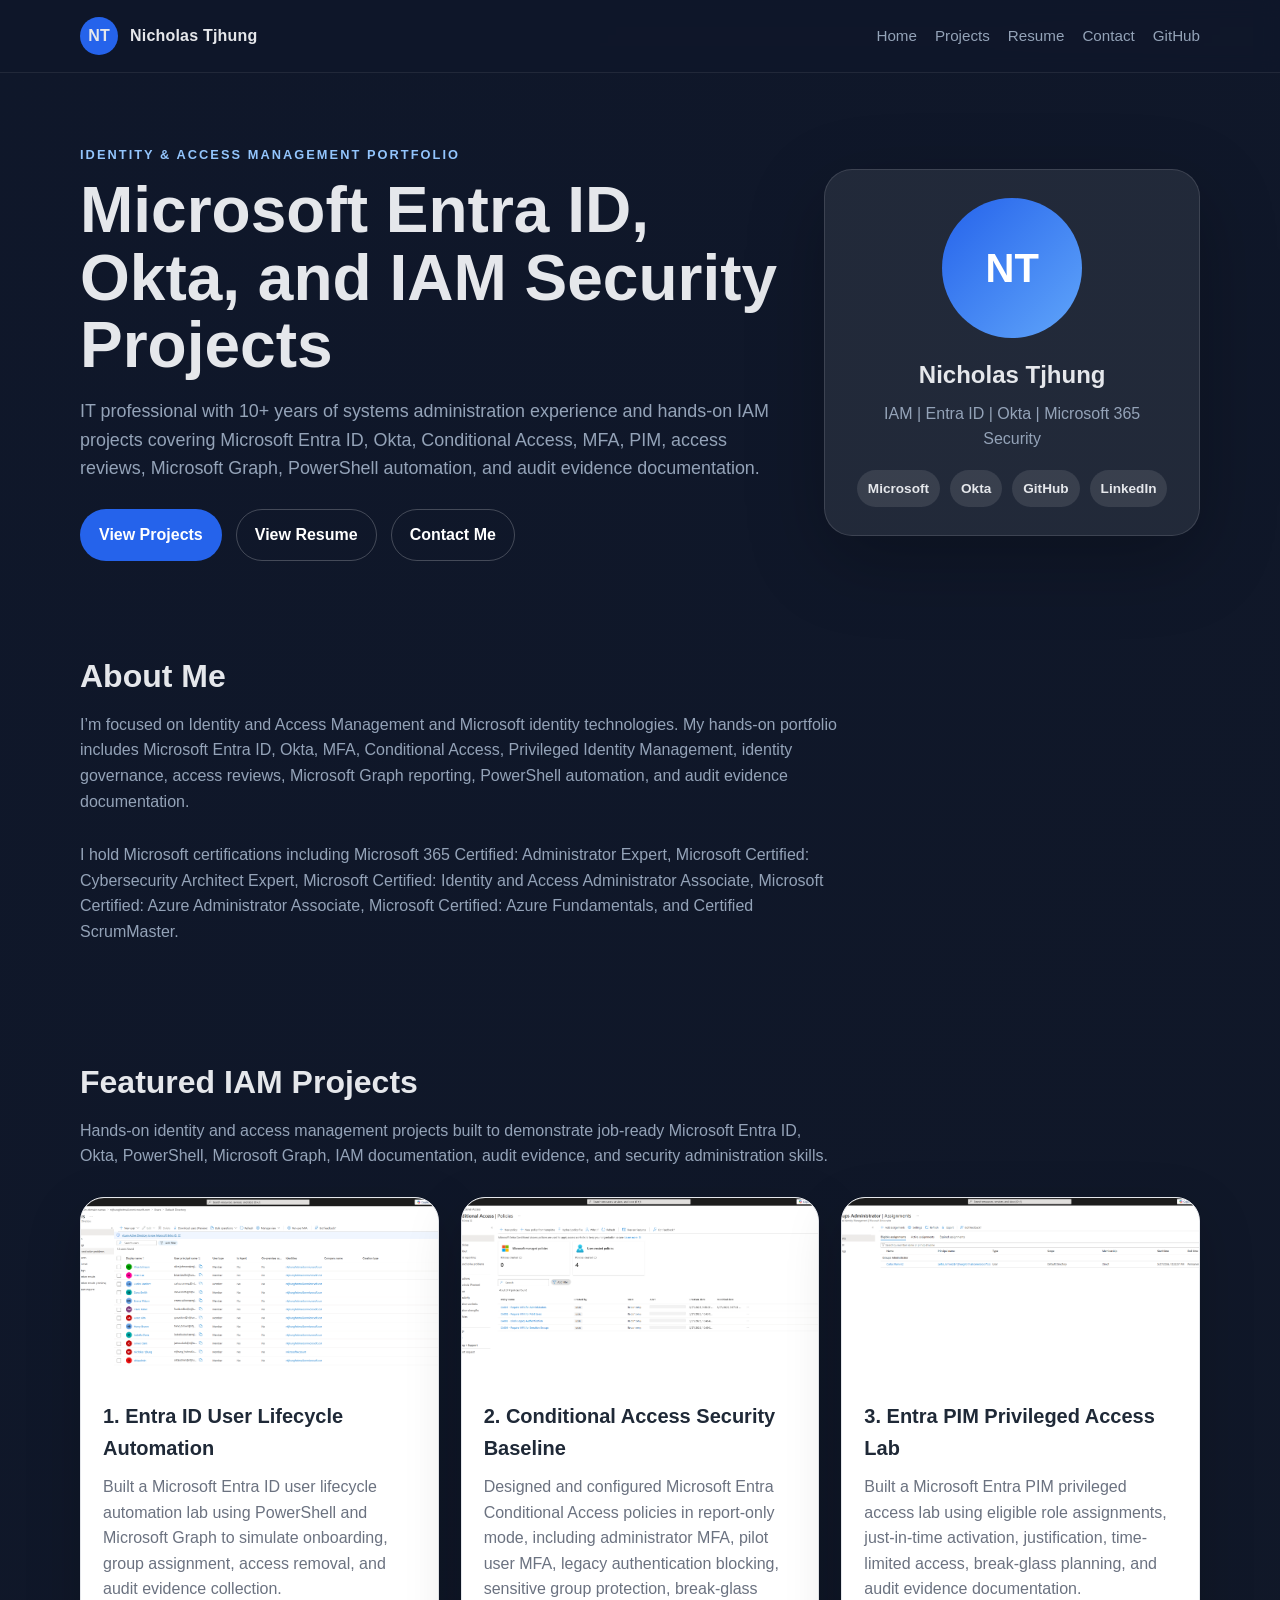
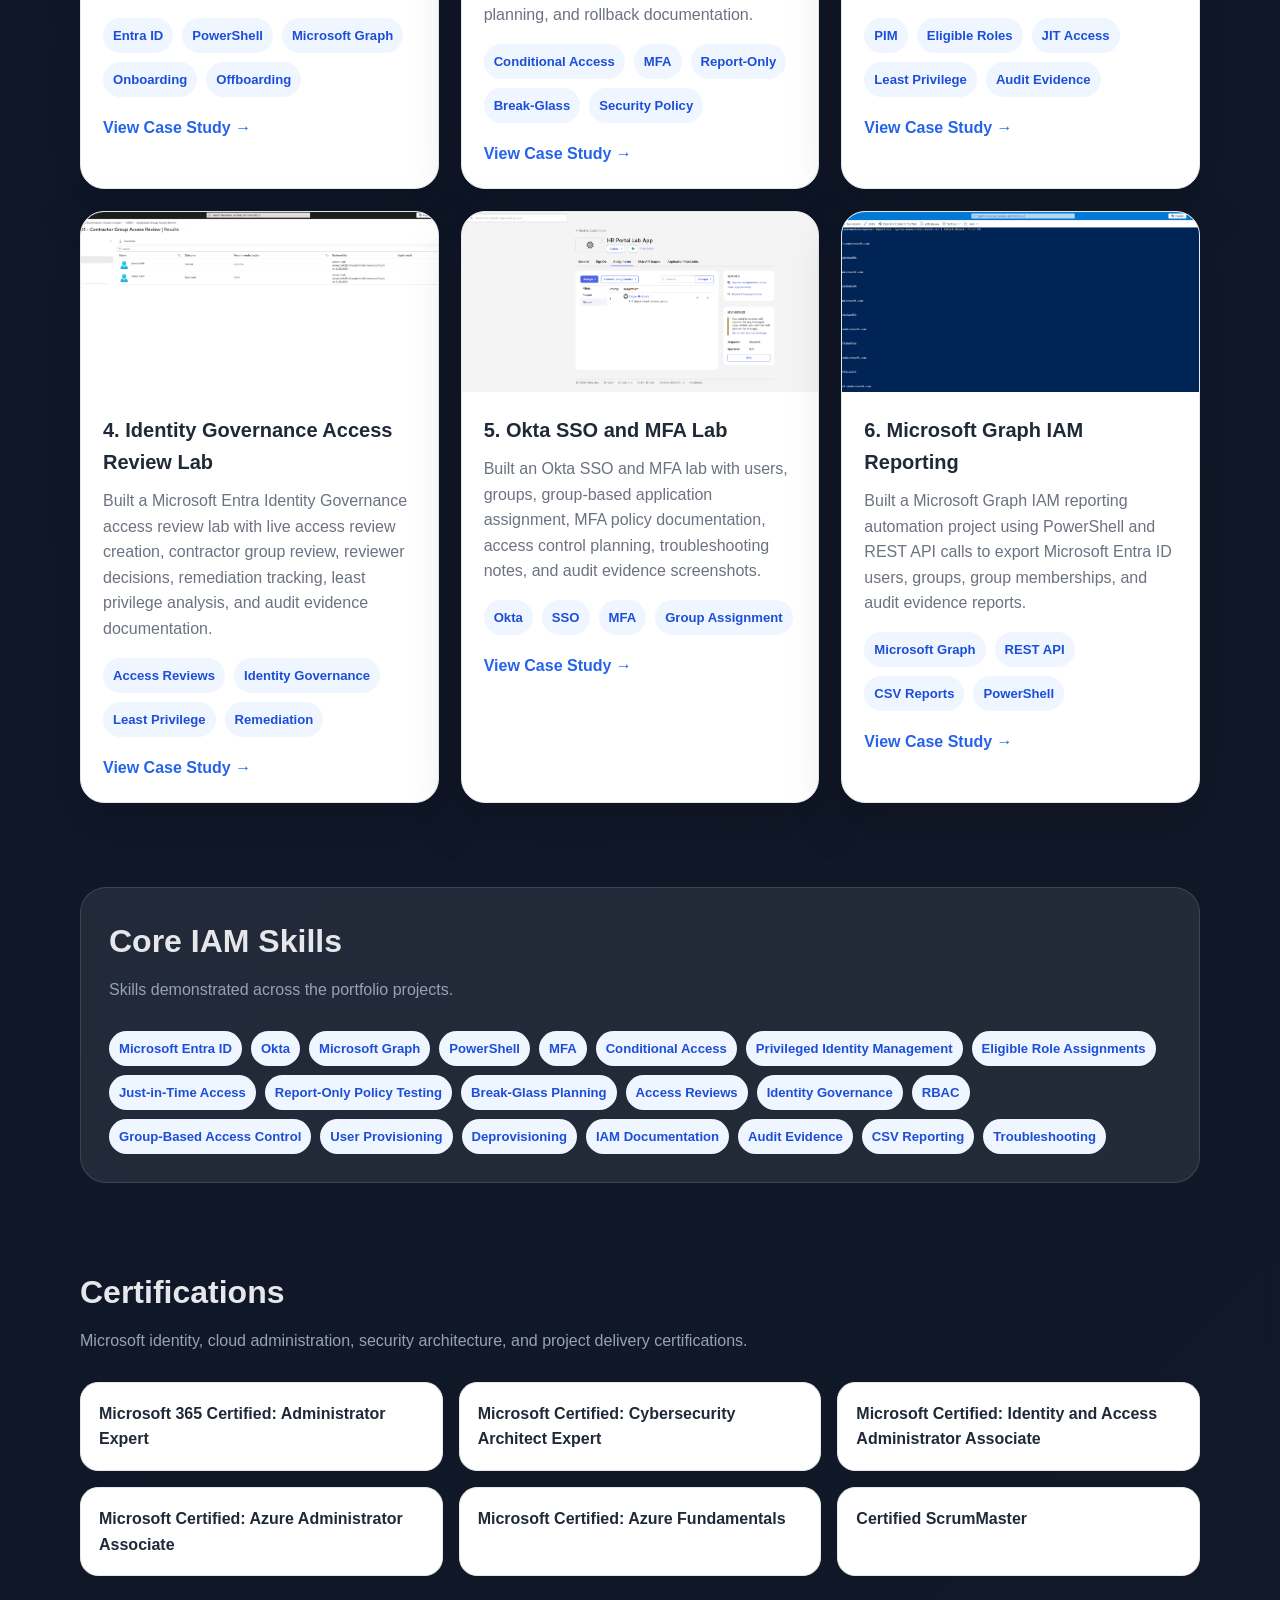
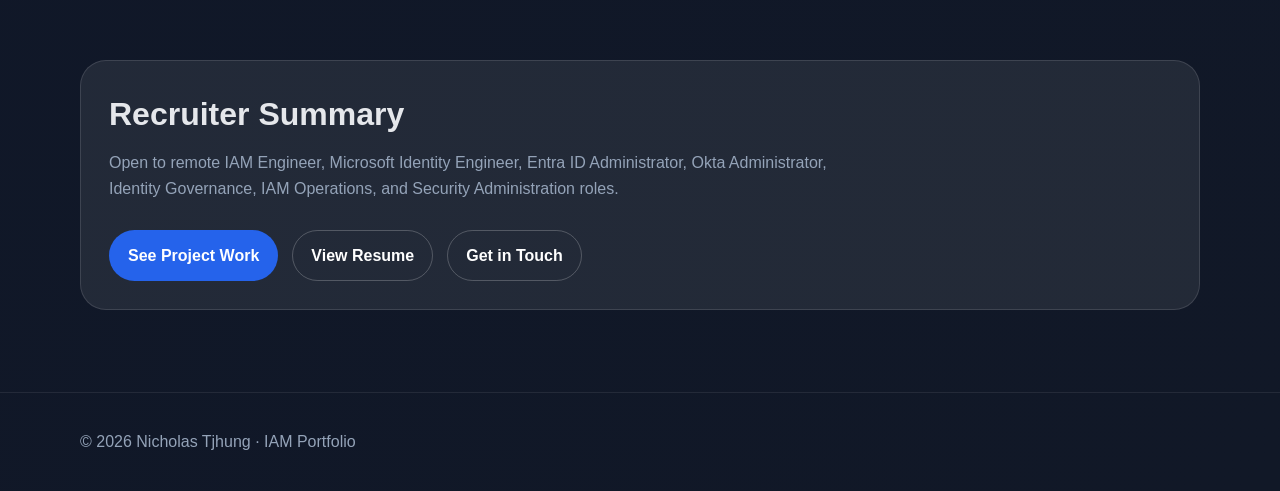
==== commit 2486a950: "Update index.html" ====
--- a/index.html
+++ b/index.html
@@ -32,7 +32,7 @@
         <div class="eyebrow">Identity & Access Management Portfolio</div>
         <h1>Microsoft Entra ID, Okta, and IAM Security Projects</h1>
         <p class="hero-subtitle">
-          IT professional with 5+ years of systems administration experience and hands-on IAM projects covering Microsoft Entra ID, Okta, Conditional Access, MFA, PIM, access reviews, Microsoft Graph, PowerShell automation, and audit evidence documentation.
+          IT professional with 10+ years of systems administration experience and hands-on IAM projects covering Microsoft Entra ID, Okta, Conditional Access, MFA, PIM, access reviews, Microsoft Graph, PowerShell automation, and audit evidence documentation.
         </p>
 
         <div class="cta-row">
@@ -134,17 +134,17 @@
         </article>
 
         <article class="project-card">
-          <img class="project-thumb" src="assets/access-review/finance-access-review-members.png" alt="Finance access review members screenshot" />
-          <div class="project-content">
-            <h3>4. Identity Governance Access Review Simulation</h3>
-            <p>
-              Built a manual identity governance access review simulation for Microsoft Entra ID groups, including reviewer instructions, remediation tracking, least privilege analysis, and audit evidence documentation.
+          <img class="project-thumb" src="assets/access-review/access-review-results.png" alt="Access review results screenshot" />
+          <div class="project-content">
+            <h3>4. Identity Governance Access Review Lab</h3>
+            <p>
+              Built a Microsoft Entra Identity Governance access review lab with live access review creation, contractor group review, reviewer decisions, remediation tracking, least privilege analysis, and audit evidence documentation.
             </p>
             <div class="badge-row">
               <span class="badge">Access Reviews</span>
               <span class="badge">Identity Governance</span>
               <span class="badge">Least Privilege</span>
-              <span class="badge">Audit Evidence</span>
+              <span class="badge">Remediation</span>
             </div>
             <div class="card-actions">
               <a class="card-link" href="case-studies/access-review.html">View Case Study →</a>
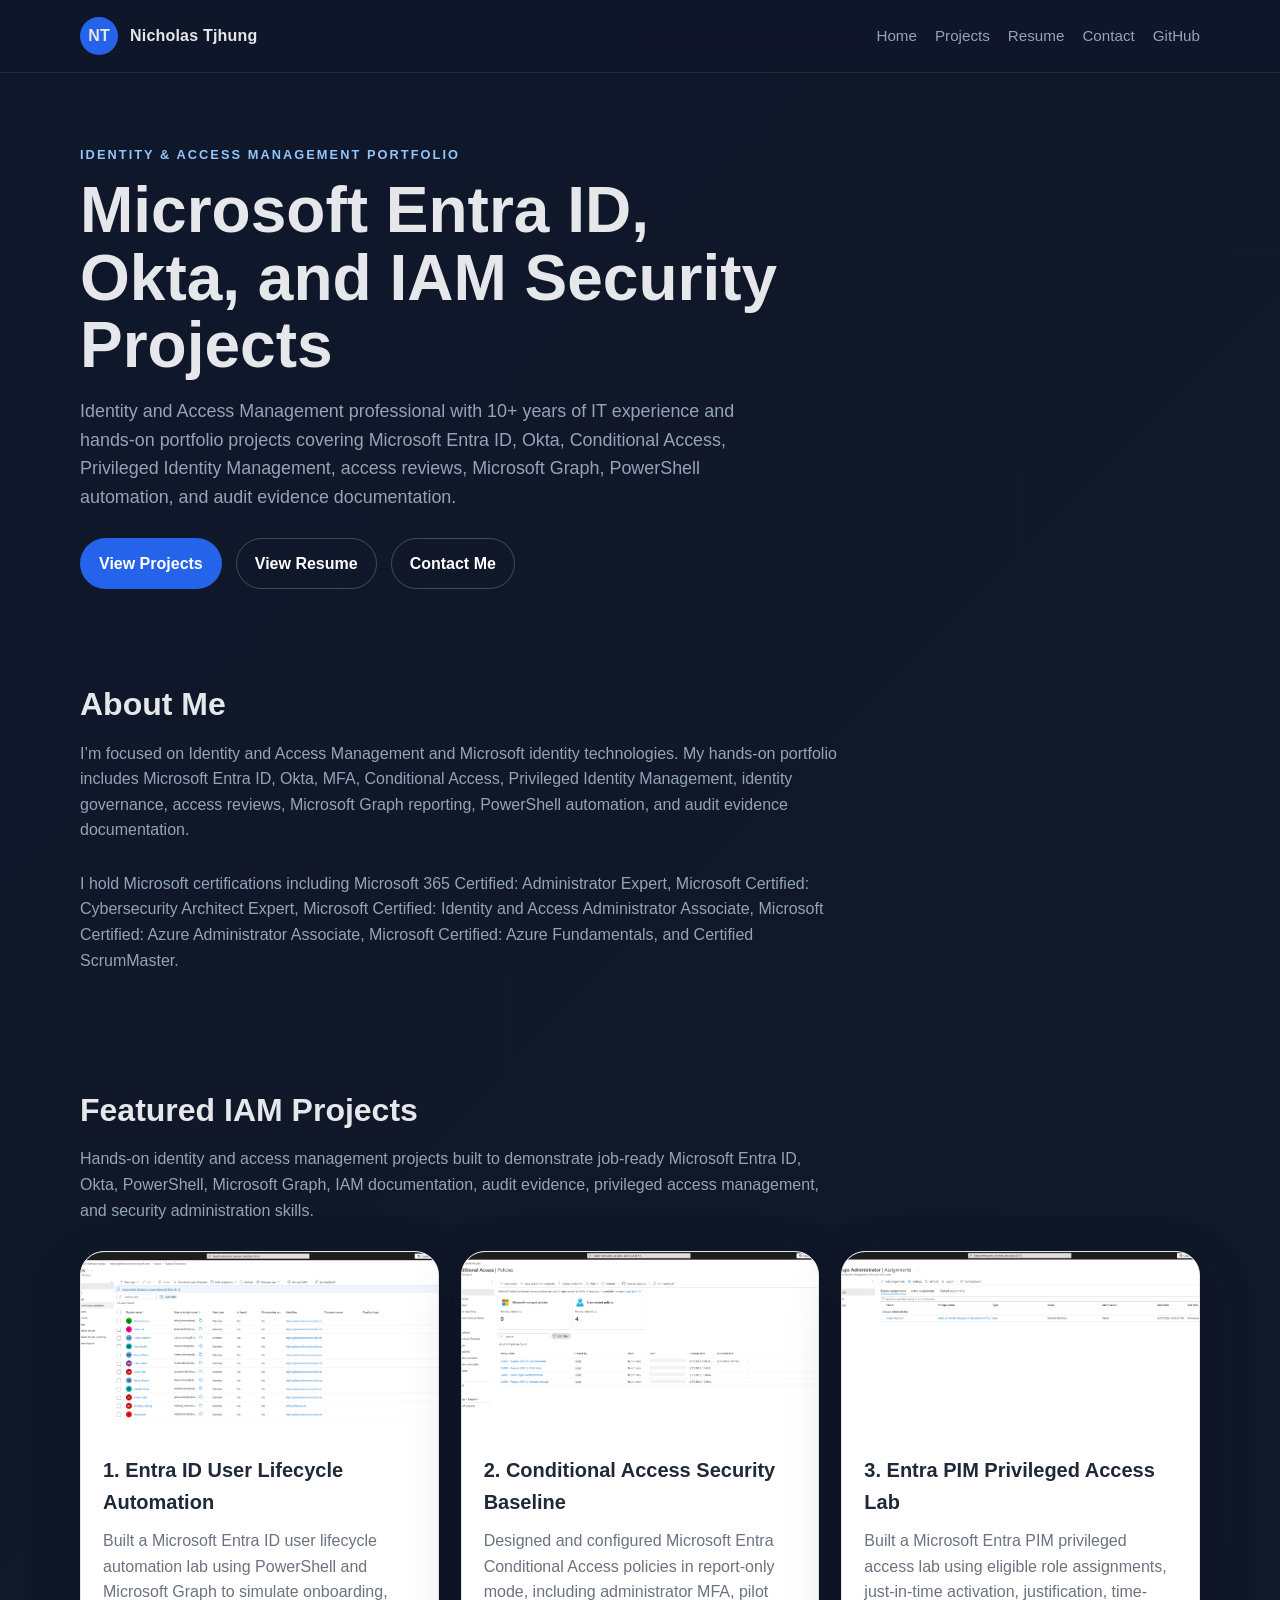
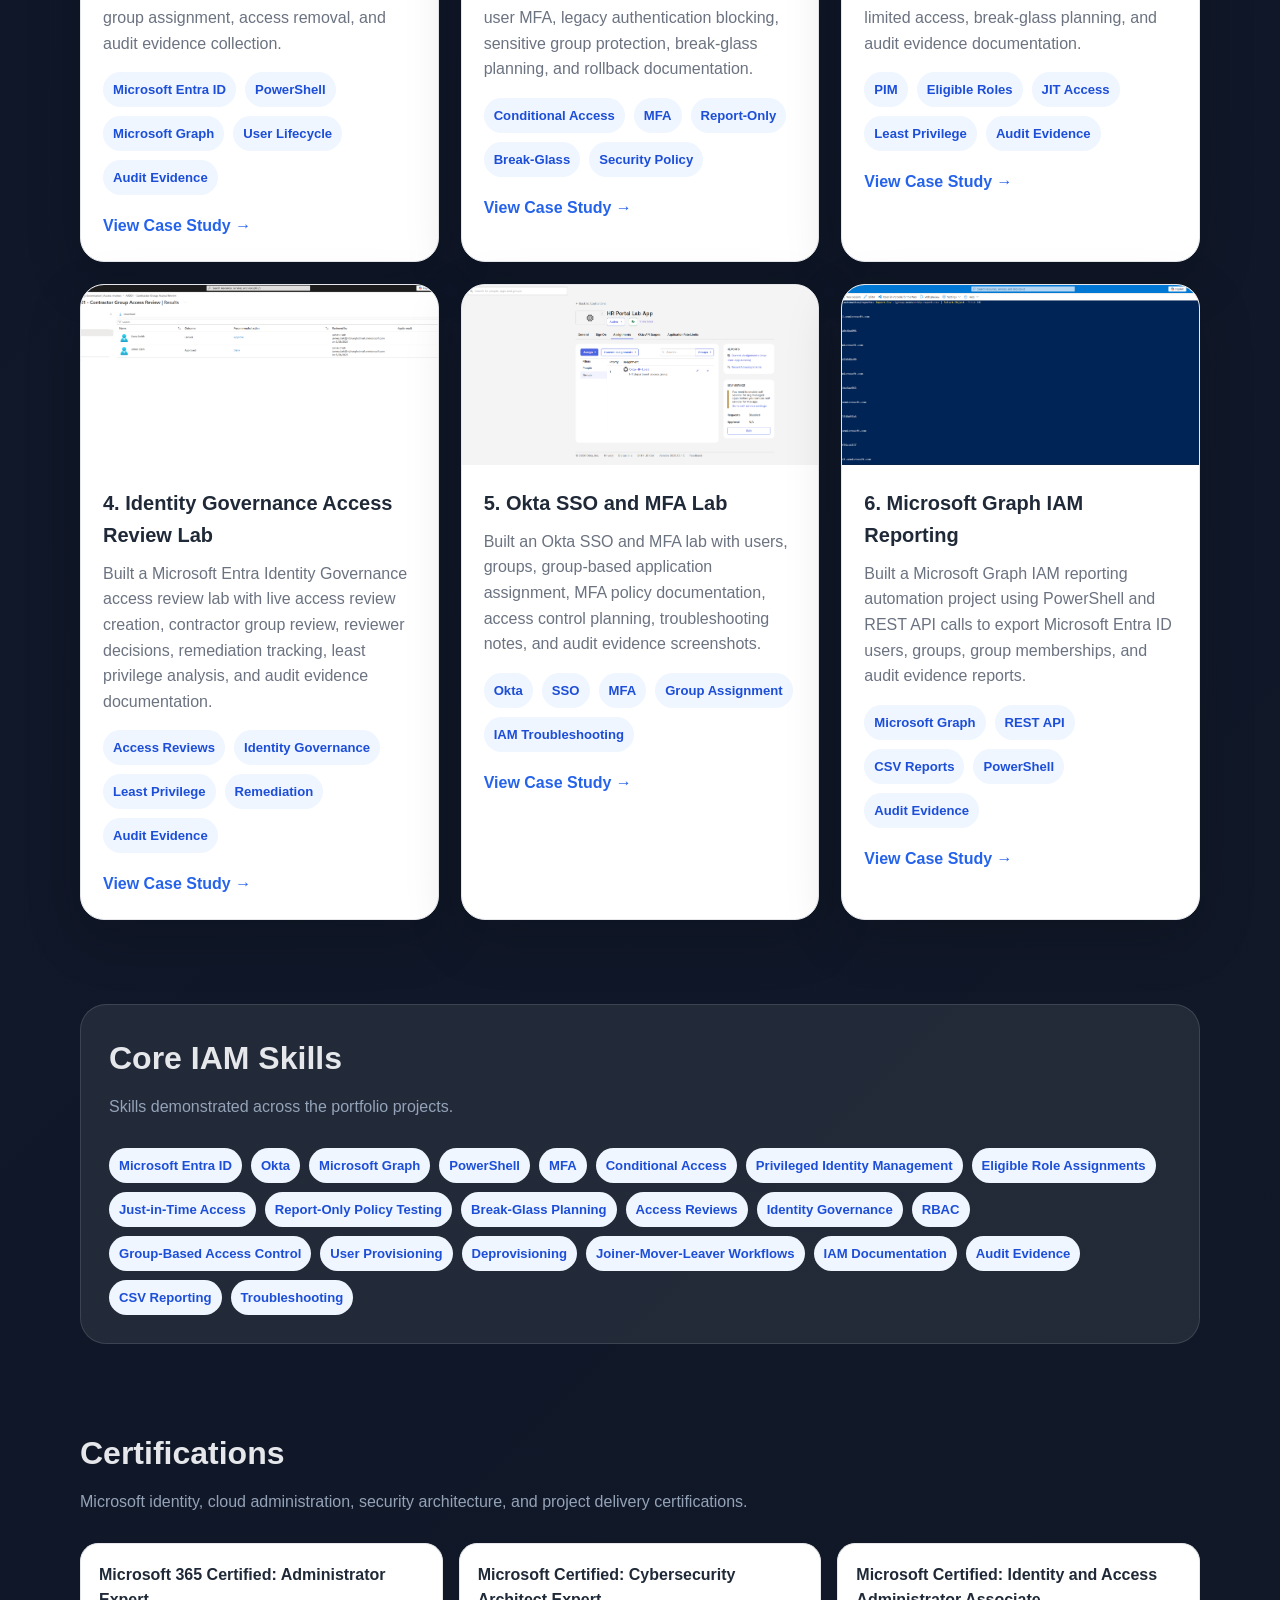
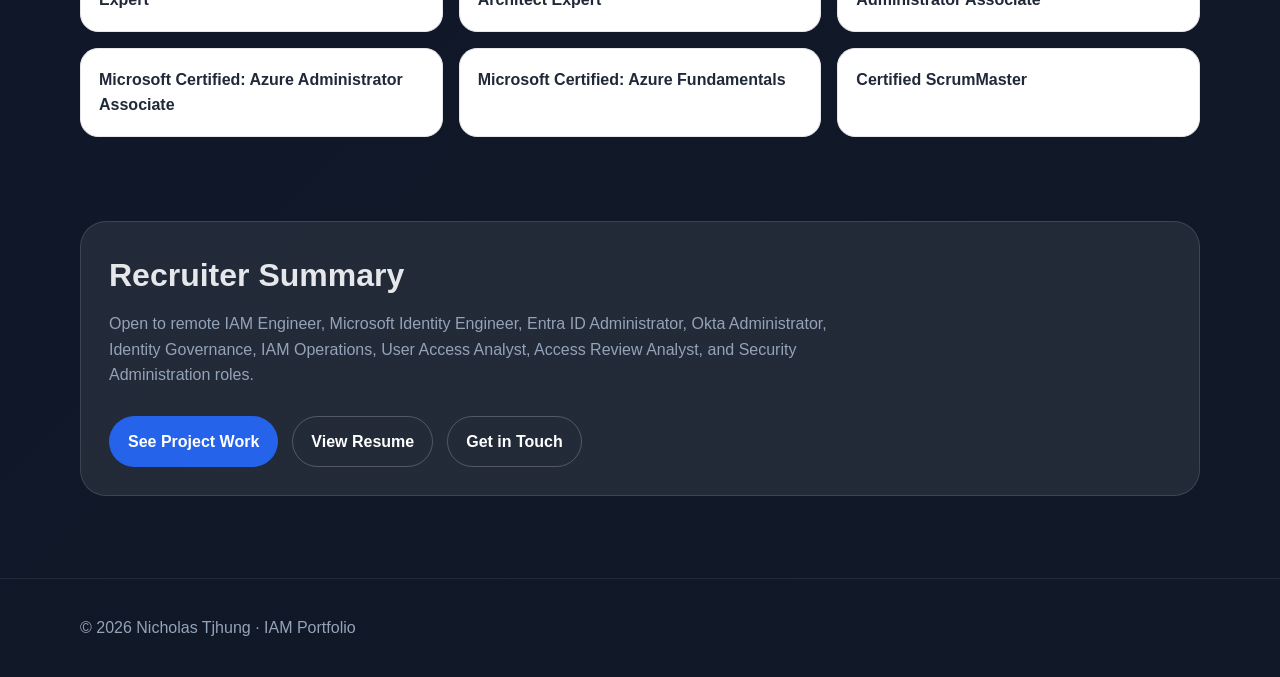
==== commit cf2003c4: "Update index.html" ====
--- a/index.html
+++ b/index.html
@@ -32,7 +32,7 @@
         <div class="eyebrow">Identity & Access Management Portfolio</div>
         <h1>Microsoft Entra ID, Okta, and IAM Security Projects</h1>
         <p class="hero-subtitle">
-          IT professional with 10+ years of systems administration experience and hands-on IAM projects covering Microsoft Entra ID, Okta, Conditional Access, MFA, PIM, access reviews, Microsoft Graph, PowerShell automation, and audit evidence documentation.
+          Identity and Access Management professional with 10+ years of IT experience and hands-on portfolio projects covering Microsoft Entra ID, Okta, Conditional Access, Privileged Identity Management, access reviews, Microsoft Graph, PowerShell automation, and audit evidence documentation.
         </p>
 
         <div class="cta-row">
@@ -41,18 +41,6 @@
           <a class="btn btn-secondary" href="contact.html">Contact Me</a>
         </div>
       </div>
-
-      <aside class="profile-card">
-        <div class="avatar-large">NT</div>
-        <h2>Nicholas Tjhung</h2>
-        <p>IAM | Entra ID | Okta | Microsoft 365 Security</p>
-        <div class="icon-row">
-          <span class="icon-pill">Microsoft</span>
-          <span class="icon-pill">Okta</span>
-          <span class="icon-pill">GitHub</span>
-          <span class="icon-pill">LinkedIn</span>
-        </div>
-      </aside>
     </section>
 
     <section class="section">
@@ -68,24 +56,24 @@
     <section class="section">
       <h2 class="section-title">Featured IAM Projects</h2>
       <p class="section-subtitle">
-        Hands-on identity and access management projects built to demonstrate job-ready Microsoft Entra ID, Okta, PowerShell, Microsoft Graph, IAM documentation, audit evidence, and security administration skills.
+        Hands-on identity and access management projects built to demonstrate job-ready Microsoft Entra ID, Okta, PowerShell, Microsoft Graph, IAM documentation, audit evidence, privileged access management, and security administration skills.
       </p>
 
       <div class="project-grid">
 
         <article class="project-card">
-          <img class="project-thumb" src="assets/entra-lifecycle/users-list.png" alt="Entra ID users list screenshot" />
+          <img class="project-thumb" src="assets/entra-lifecycle/users-list.png" alt="Microsoft Entra ID users list screenshot" />
           <div class="project-content">
             <h3>1. Entra ID User Lifecycle Automation</h3>
             <p>
               Built a Microsoft Entra ID user lifecycle automation lab using PowerShell and Microsoft Graph to simulate onboarding, group assignment, access removal, and audit evidence collection.
             </p>
             <div class="badge-row">
-              <span class="badge">Entra ID</span>
+              <span class="badge">Microsoft Entra ID</span>
               <span class="badge">PowerShell</span>
               <span class="badge">Microsoft Graph</span>
-              <span class="badge">Onboarding</span>
-              <span class="badge">Offboarding</span>
+              <span class="badge">User Lifecycle</span>
+              <span class="badge">Audit Evidence</span>
             </div>
             <div class="card-actions">
               <a class="card-link" href="case-studies/entra-lifecycle.html">View Case Study →</a>
@@ -134,7 +122,7 @@
         </article>
 
         <article class="project-card">
-          <img class="project-thumb" src="assets/access-review/access-review-results.png" alt="Access review results screenshot" />
+          <img class="project-thumb" src="assets/access-review/access-review-results.png" alt="Microsoft Entra access review results screenshot" />
           <div class="project-content">
             <h3>4. Identity Governance Access Review Lab</h3>
             <p>
@@ -145,6 +133,7 @@
               <span class="badge">Identity Governance</span>
               <span class="badge">Least Privilege</span>
               <span class="badge">Remediation</span>
+              <span class="badge">Audit Evidence</span>
             </div>
             <div class="card-actions">
               <a class="card-link" href="case-studies/access-review.html">View Case Study →</a>
@@ -164,6 +153,7 @@
               <span class="badge">SSO</span>
               <span class="badge">MFA</span>
               <span class="badge">Group Assignment</span>
+              <span class="badge">IAM Troubleshooting</span>
             </div>
             <div class="card-actions">
               <a class="card-link" href="case-studies/okta.html">View Case Study →</a>
@@ -183,6 +173,7 @@
               <span class="badge">REST API</span>
               <span class="badge">CSV Reports</span>
               <span class="badge">PowerShell</span>
+              <span class="badge">Audit Evidence</span>
             </div>
             <div class="card-actions">
               <a class="card-link" href="case-studies/graph-reporting.html">View Case Study →</a>
@@ -216,6 +207,7 @@
           <span class="badge">Group-Based Access Control</span>
           <span class="badge">User Provisioning</span>
           <span class="badge">Deprovisioning</span>
+          <span class="badge">Joiner-Mover-Leaver Workflows</span>
           <span class="badge">IAM Documentation</span>
           <span class="badge">Audit Evidence</span>
           <span class="badge">CSV Reporting</span>
@@ -242,7 +234,7 @@
       <div class="skill-panel">
         <h2 class="section-title">Recruiter Summary</h2>
         <p class="section-subtitle">
-          Open to remote IAM Engineer, Microsoft Identity Engineer, Entra ID Administrator, Okta Administrator, Identity Governance, IAM Operations, and Security Administration roles.
+          Open to remote IAM Engineer, Microsoft Identity Engineer, Entra ID Administrator, Okta Administrator, Identity Governance, IAM Operations, User Access Analyst, Access Review Analyst, and Security Administration roles.
         </p>
 
         <div class="cta-row">
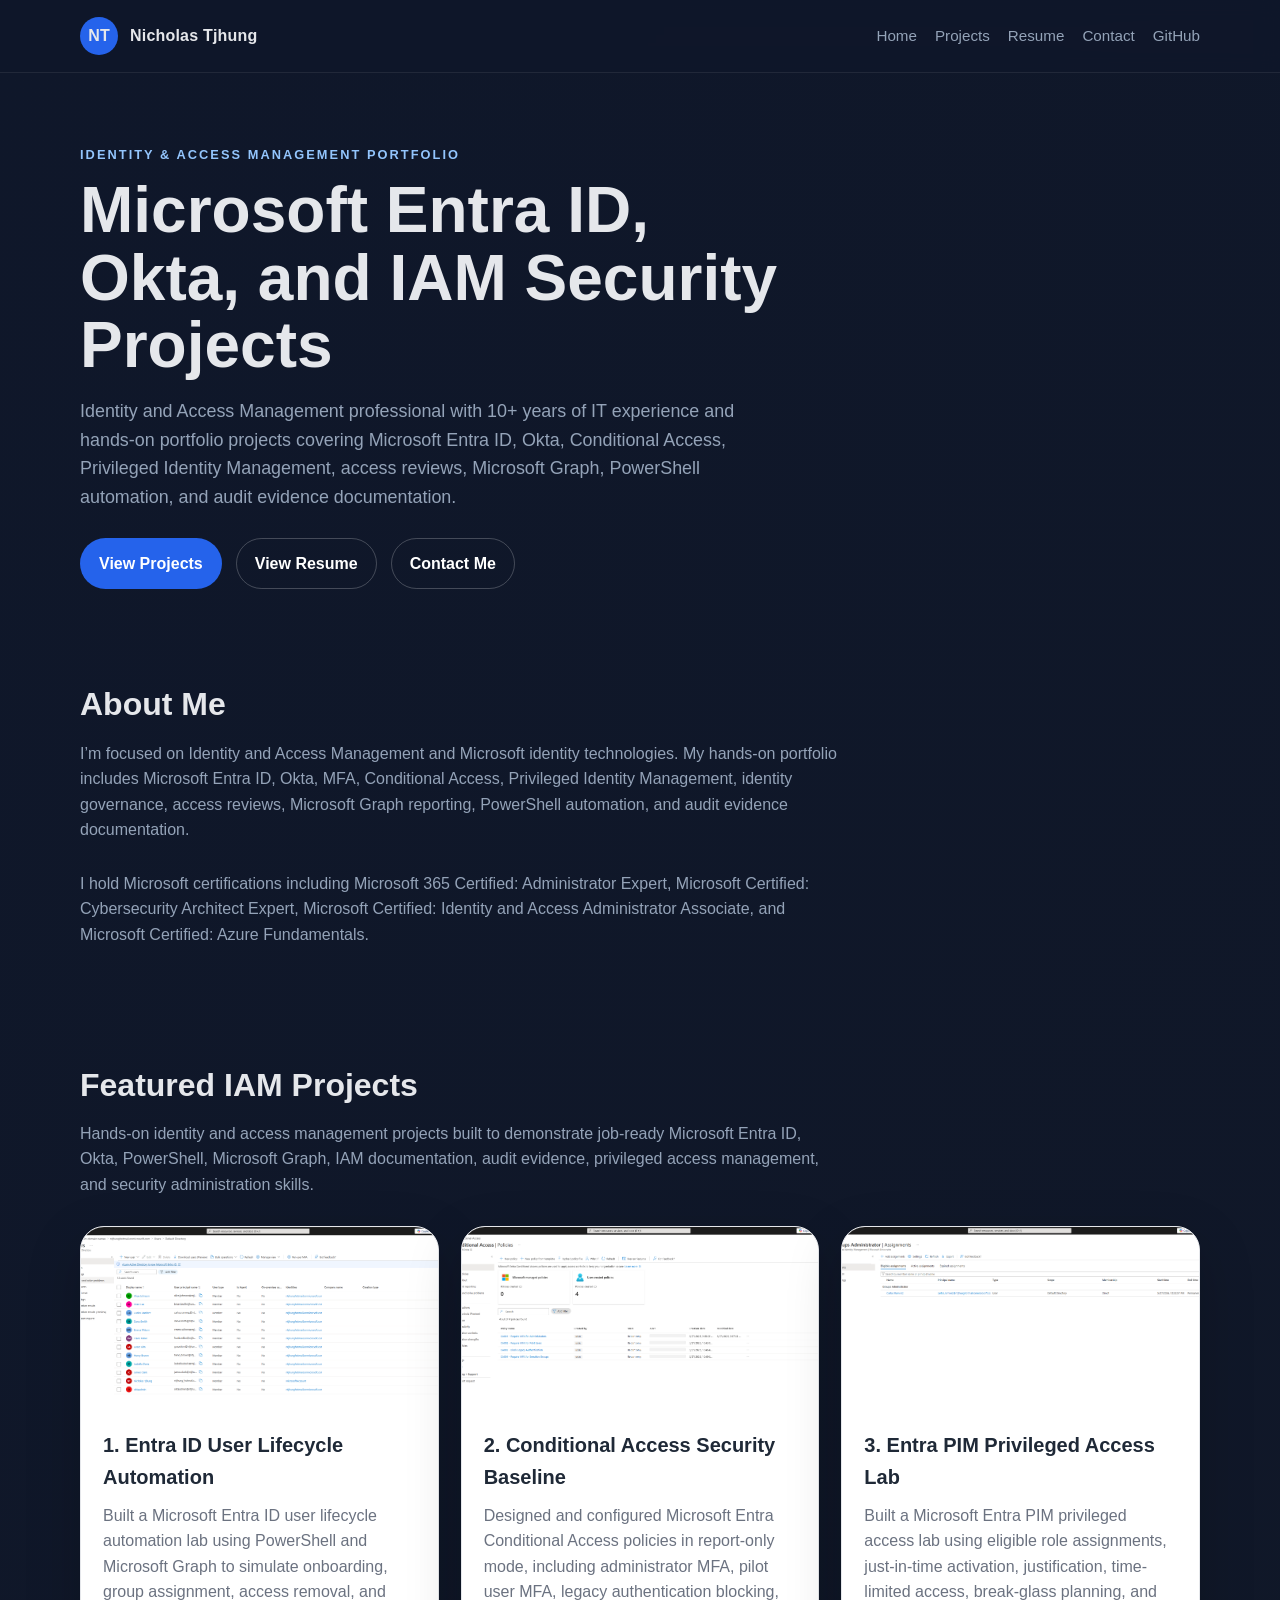
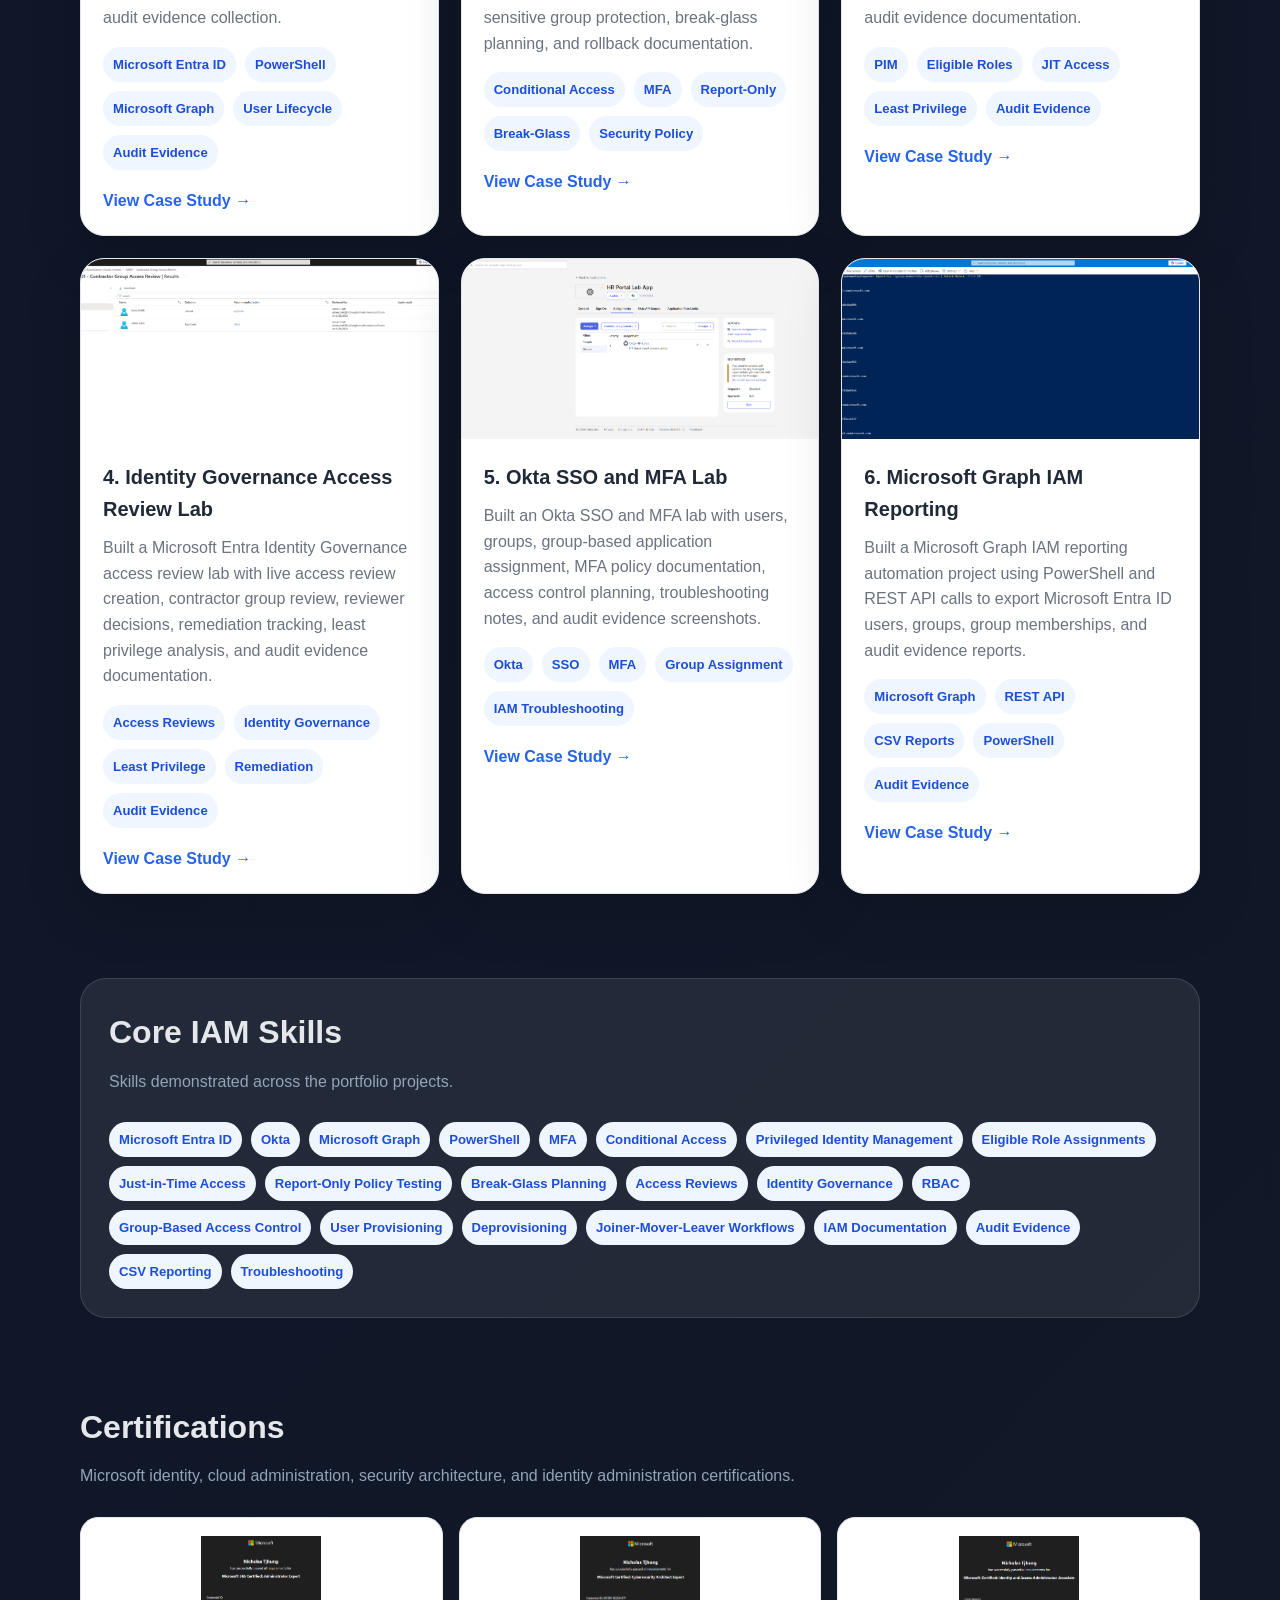
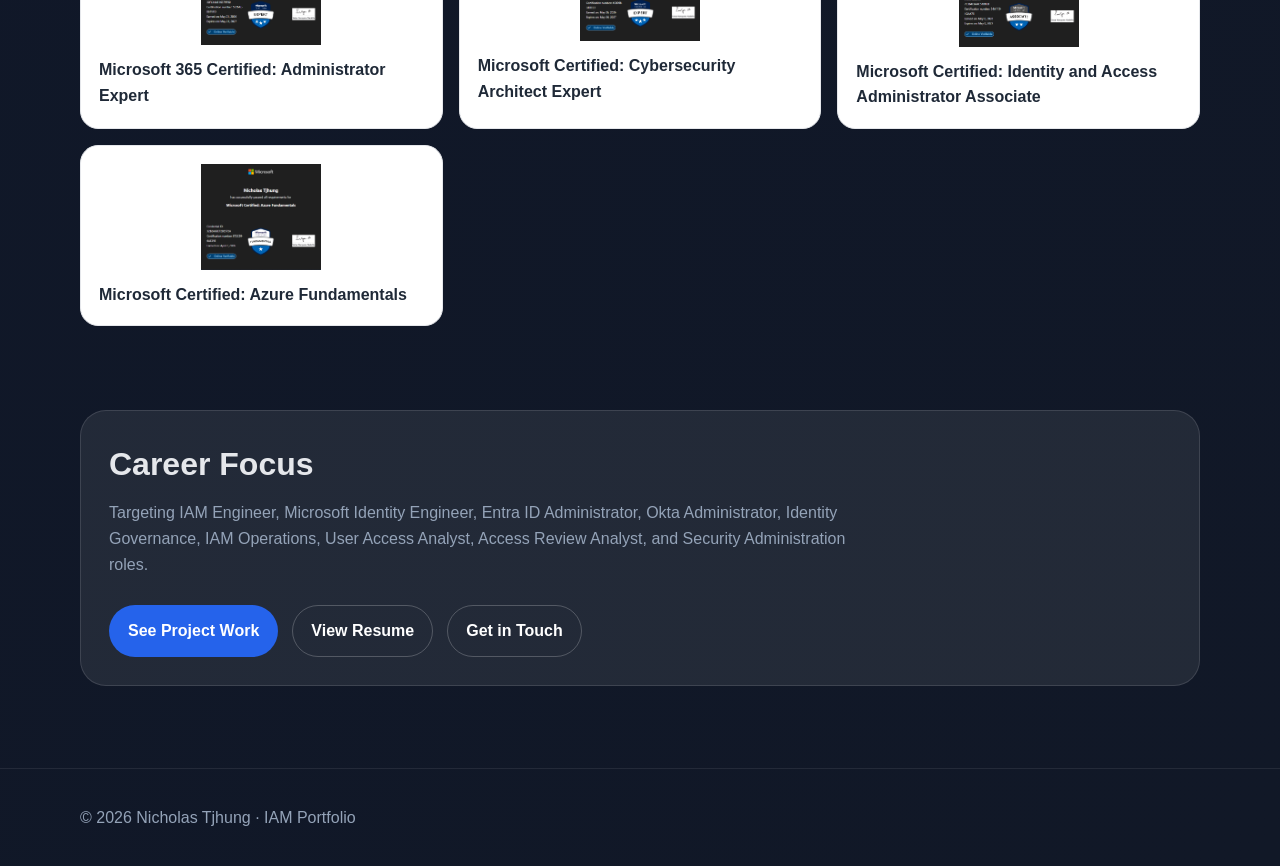
==== commit d446ef18: "Update index.html" ====
--- a/index.html
+++ b/index.html
@@ -49,7 +49,7 @@
         I’m focused on Identity and Access Management and Microsoft identity technologies. My hands-on portfolio includes Microsoft Entra ID, Okta, MFA, Conditional Access, Privileged Identity Management, identity governance, access reviews, Microsoft Graph reporting, PowerShell automation, and audit evidence documentation.
       </p>
       <p class="section-subtitle">
-        I hold Microsoft certifications including Microsoft 365 Certified: Administrator Expert, Microsoft Certified: Cybersecurity Architect Expert, Microsoft Certified: Identity and Access Administrator Associate, Microsoft Certified: Azure Administrator Associate, Microsoft Certified: Azure Fundamentals, and Certified ScrumMaster.
+        I hold Microsoft certifications including Microsoft 365 Certified: Administrator Expert, Microsoft Certified: Cybersecurity Architect Expert, Microsoft Certified: Identity and Access Administrator Associate, and Microsoft Certified: Azure Fundamentals.
       </p>
     </section>
 
@@ -218,23 +218,38 @@
 
     <section class="section">
       <h2 class="section-title">Certifications</h2>
-      <p class="section-subtitle">Microsoft identity, cloud administration, security architecture, and project delivery certifications.</p>
+      <p class="section-subtitle">Microsoft identity, cloud administration, security architecture, and identity administration certifications.</p>
 
       <div class="cert-grid">
-        <div class="cert-card">Microsoft 365 Certified: Administrator Expert</div>
-        <div class="cert-card">Microsoft Certified: Cybersecurity Architect Expert</div>
-        <div class="cert-card">Microsoft Certified: Identity and Access Administrator Associate</div>
-        <div class="cert-card">Microsoft Certified: Azure Administrator Associate</div>
-        <div class="cert-card">Microsoft Certified: Azure Fundamentals</div>
-        <div class="cert-card">Certified ScrumMaster</div>
+
+        <div class="cert-card">
+          <img src="assets/certifications/m365-administrator-expert.png" alt="Microsoft 365 Certified Administrator Expert badge" style="max-width:120px; display:block; margin:0 auto 12px;" onerror="this.style.display='none';">
+          Microsoft 365 Certified: Administrator Expert
+        </div>
+
+        <div class="cert-card">
+          <img src="assets/certifications/cybersecurity-architect-expert.png" alt="Microsoft Certified Cybersecurity Architect Expert badge" style="max-width:120px; display:block; margin:0 auto 12px;" onerror="this.style.display='none';">
+          Microsoft Certified: Cybersecurity Architect Expert
+        </div>
+
+        <div class="cert-card">
+          <img src="assets/certifications/identity-access-administrator-associate.png" alt="Microsoft Certified Identity and Access Administrator Associate badge" style="max-width:120px; display:block; margin:0 auto 12px;" onerror="this.style.display='none';">
+          Microsoft Certified: Identity and Access Administrator Associate
+        </div>
+
+        <div class="cert-card">
+          <img src="assets/certifications/azure-fundamentals.png" alt="Microsoft Certified Azure Fundamentals badge" style="max-width:120px; display:block; margin:0 auto 12px;" onerror="this.style.display='none';">
+          Microsoft Certified: Azure Fundamentals
+        </div>
+
       </div>
     </section>
 
     <section class="section">
       <div class="skill-panel">
-        <h2 class="section-title">Recruiter Summary</h2>
+        <h2 class="section-title">Career Focus</h2>
         <p class="section-subtitle">
-          Open to remote IAM Engineer, Microsoft Identity Engineer, Entra ID Administrator, Okta Administrator, Identity Governance, IAM Operations, User Access Analyst, Access Review Analyst, and Security Administration roles.
+          Targeting IAM Engineer, Microsoft Identity Engineer, Entra ID Administrator, Okta Administrator, Identity Governance, IAM Operations, User Access Analyst, Access Review Analyst, and Security Administration roles.
         </p>
 
         <div class="cta-row">
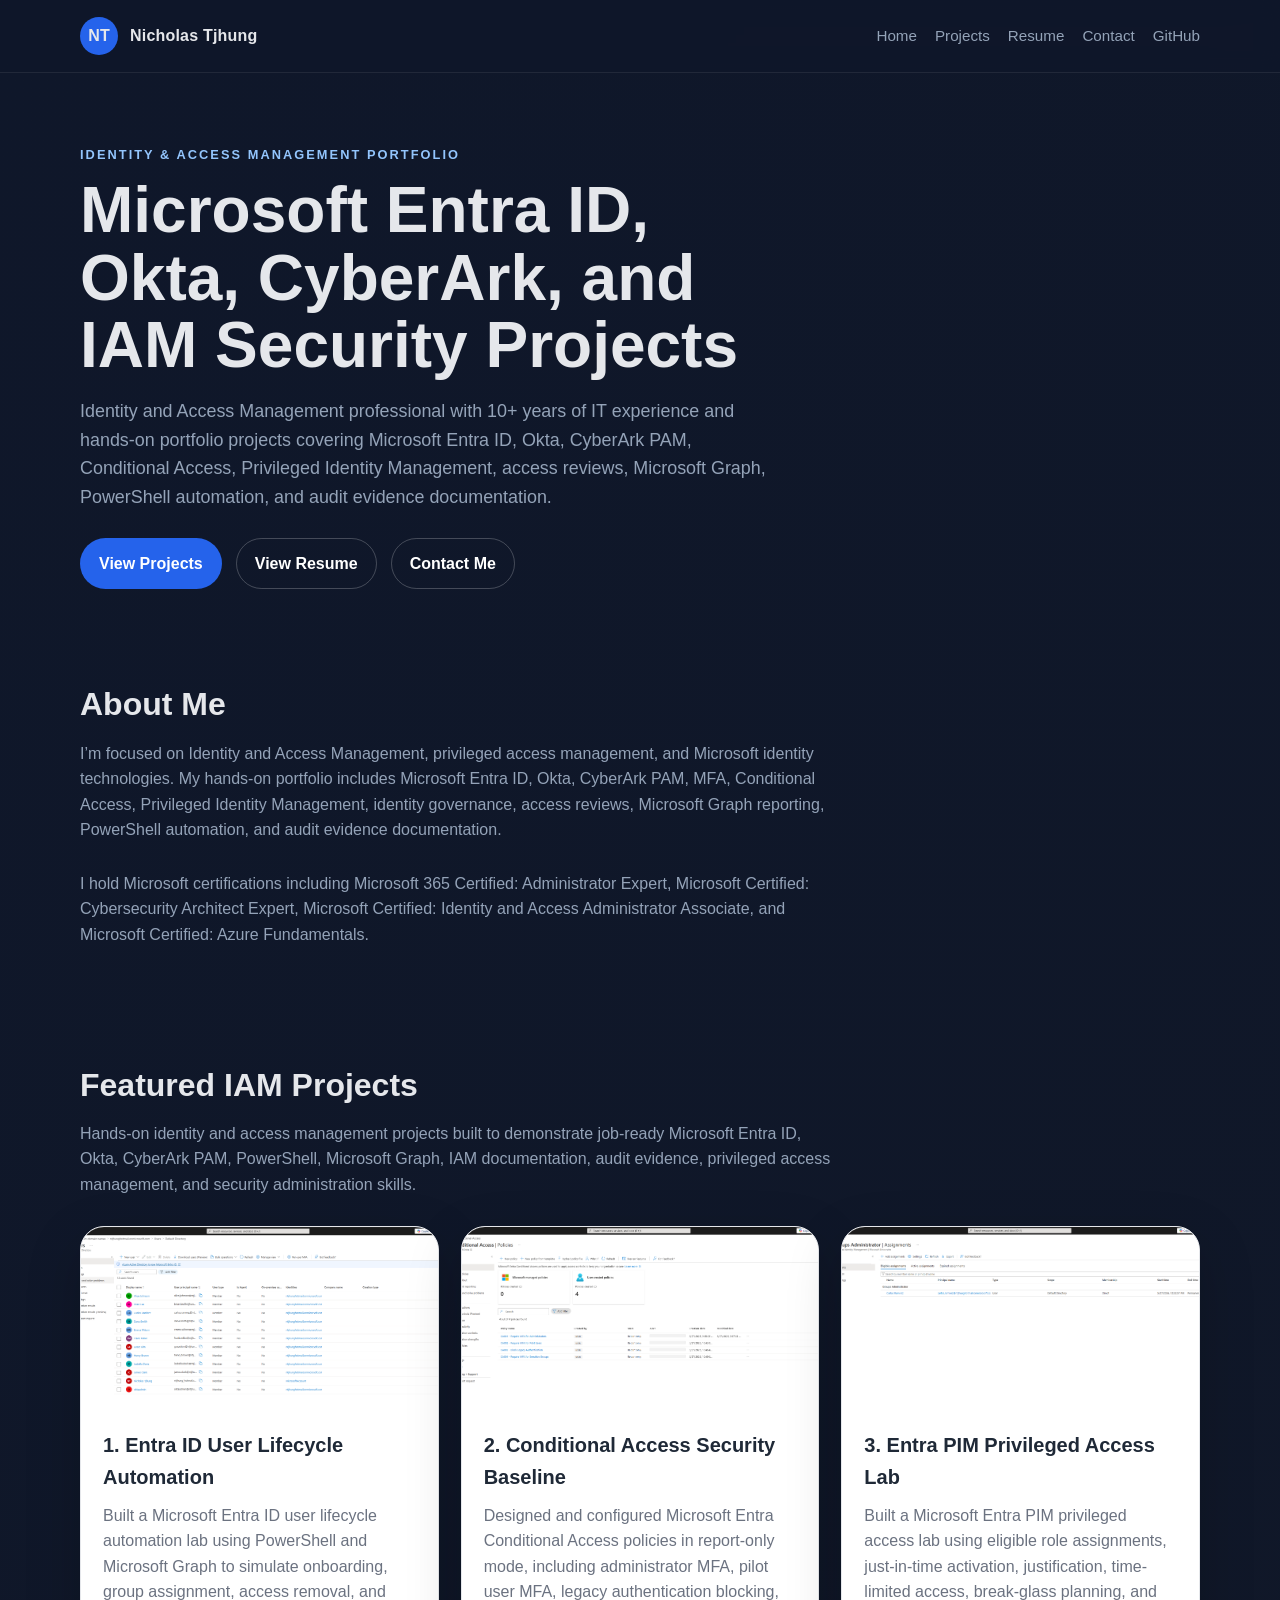
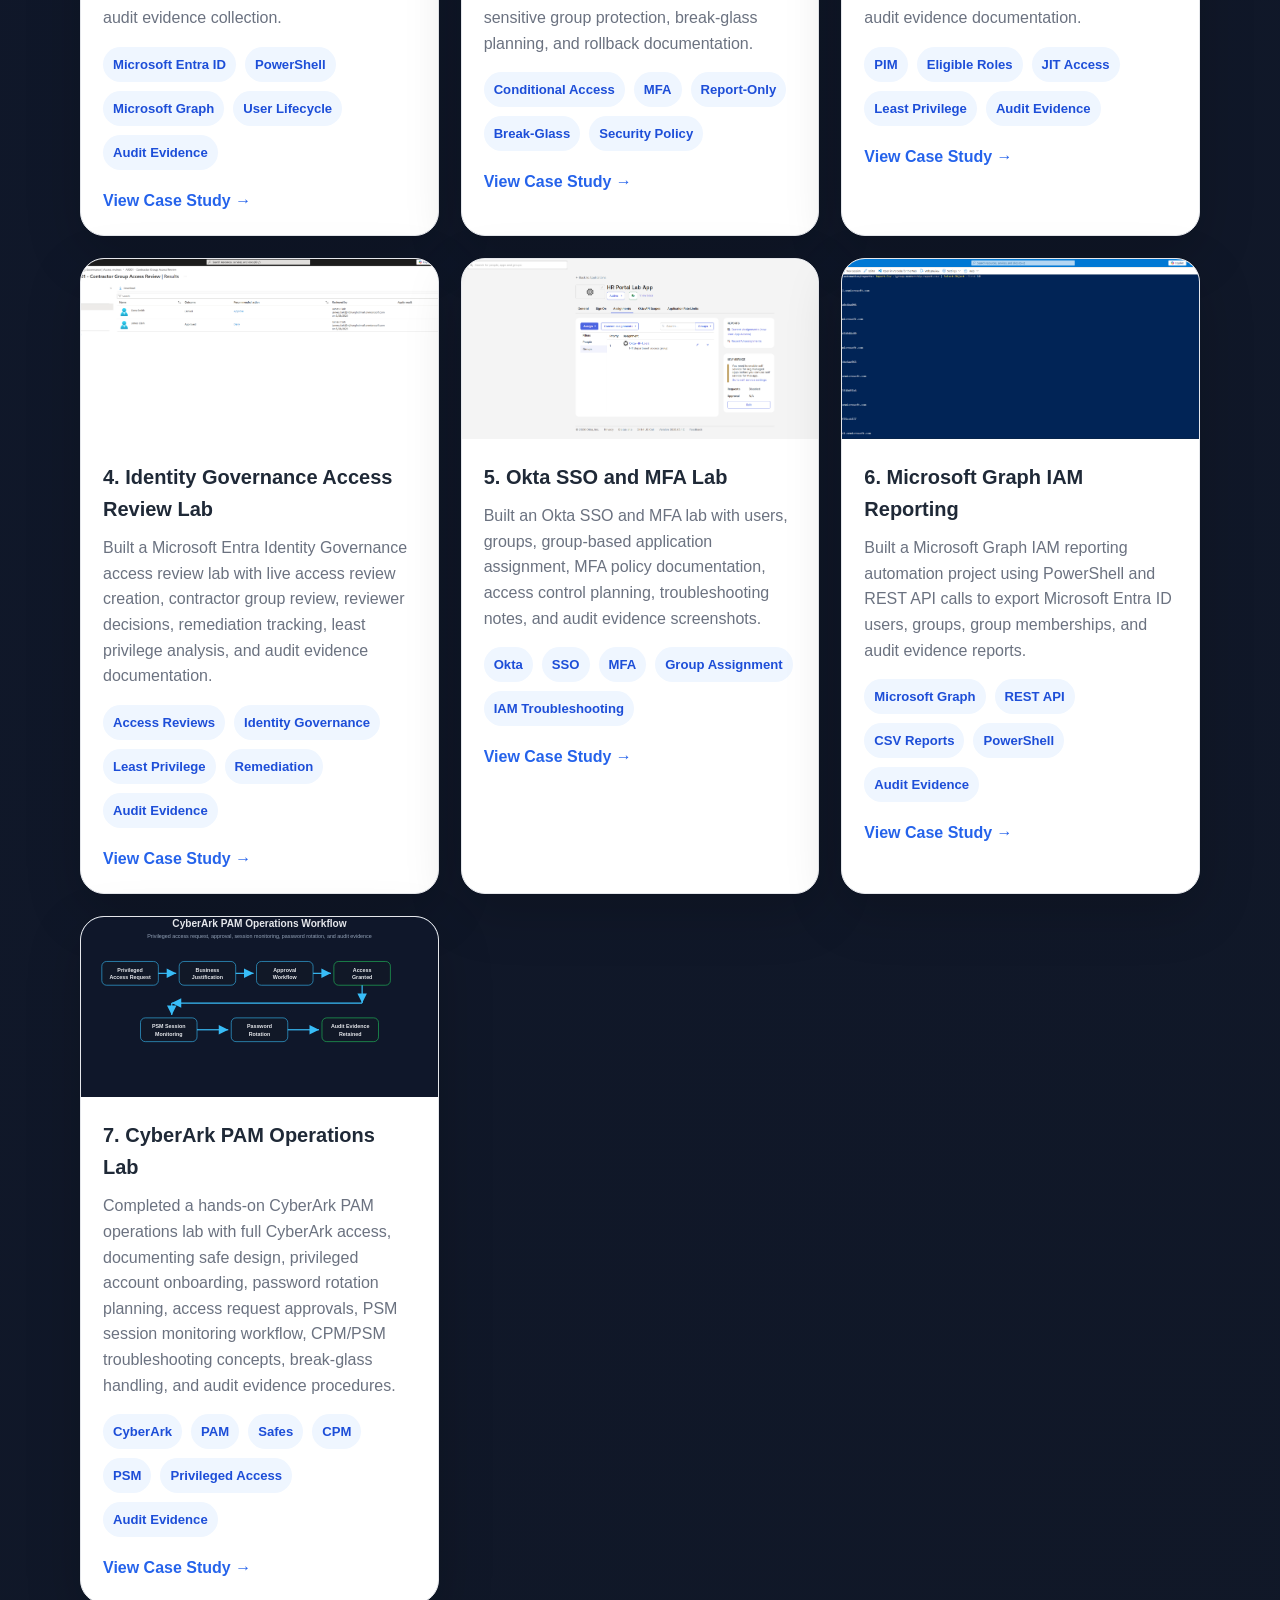
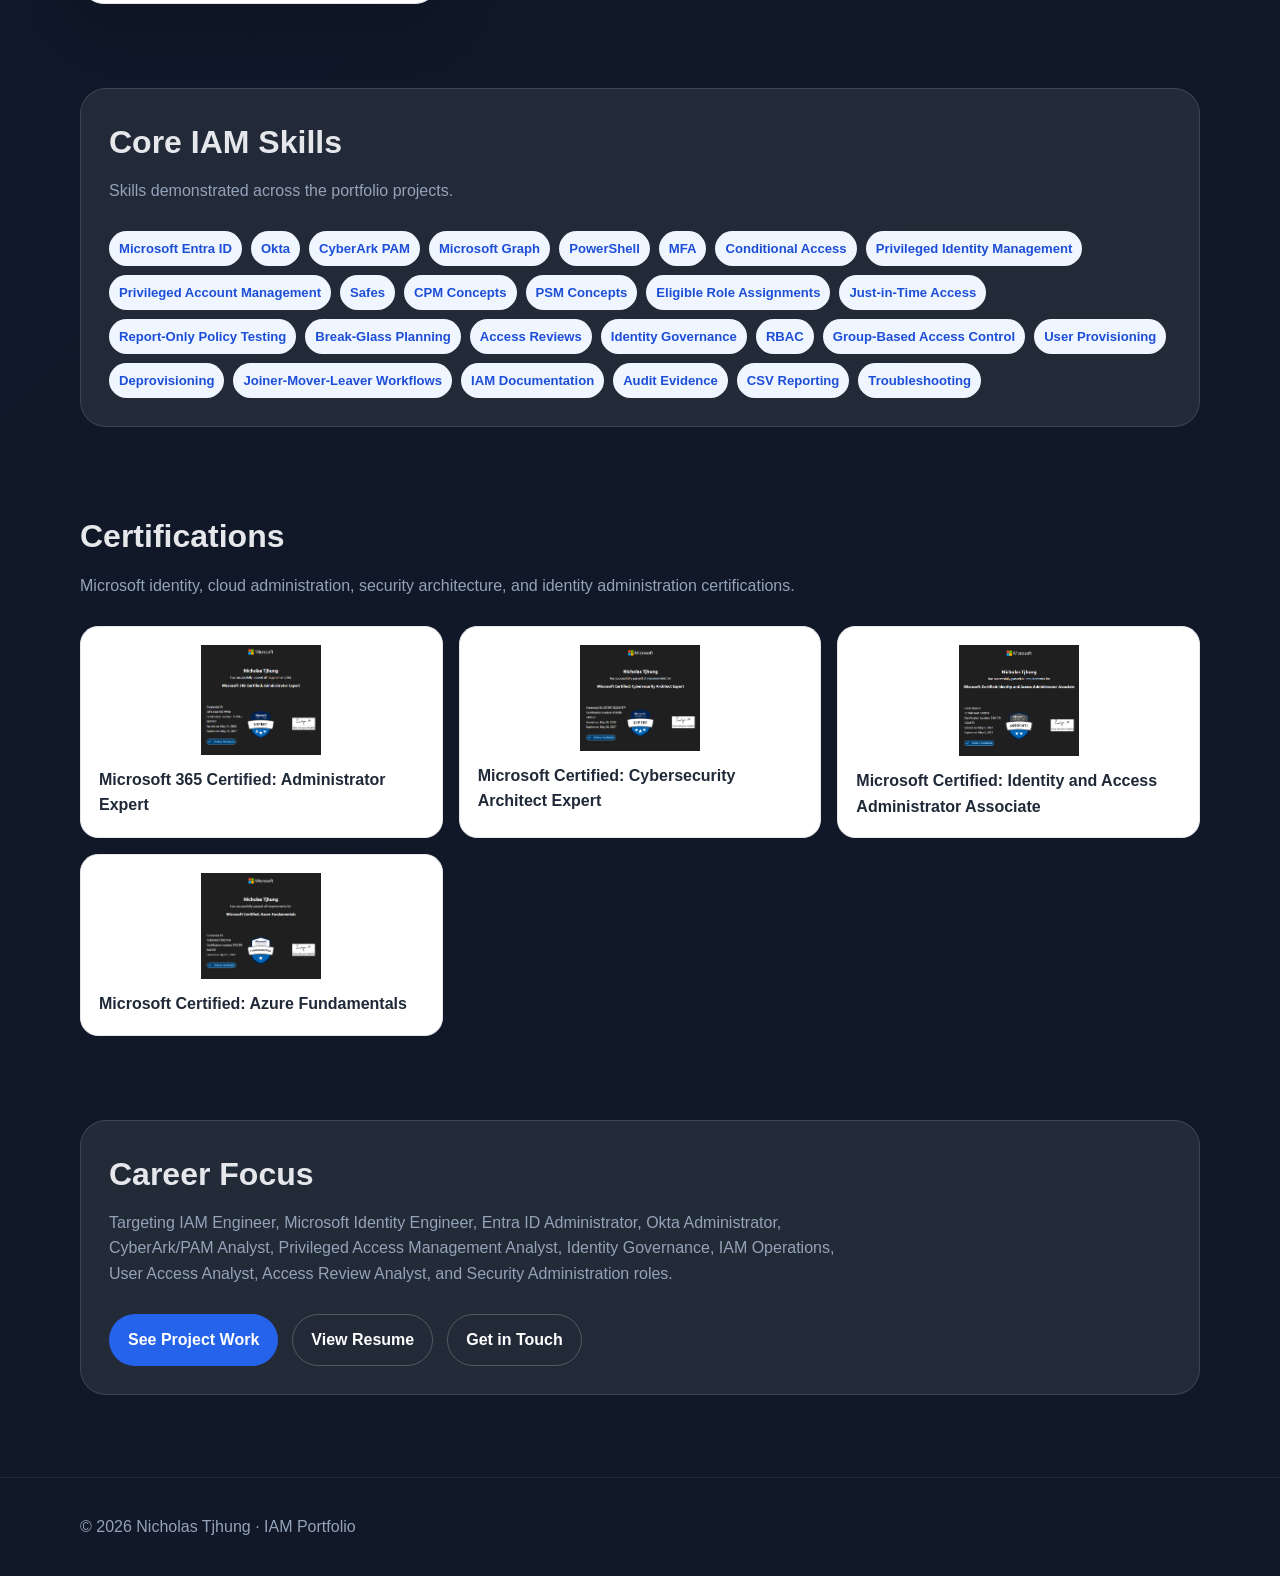
==== commit 282e1b35: "Update index.html" ====
--- a/index.html
+++ b/index.html
@@ -30,9 +30,9 @@
     <section class="hero">
       <div>
         <div class="eyebrow">Identity & Access Management Portfolio</div>
-        <h1>Microsoft Entra ID, Okta, and IAM Security Projects</h1>
+        <h1>Microsoft Entra ID, Okta, CyberArk, and IAM Security Projects</h1>
         <p class="hero-subtitle">
-          Identity and Access Management professional with 10+ years of IT experience and hands-on portfolio projects covering Microsoft Entra ID, Okta, Conditional Access, Privileged Identity Management, access reviews, Microsoft Graph, PowerShell automation, and audit evidence documentation.
+          Identity and Access Management professional with 10+ years of IT experience and hands-on portfolio projects covering Microsoft Entra ID, Okta, CyberArk PAM, Conditional Access, Privileged Identity Management, access reviews, Microsoft Graph, PowerShell automation, and audit evidence documentation.
         </p>
 
         <div class="cta-row">
@@ -46,7 +46,7 @@
     <section class="section">
       <h2 class="section-title">About Me</h2>
       <p class="section-subtitle">
-        I’m focused on Identity and Access Management and Microsoft identity technologies. My hands-on portfolio includes Microsoft Entra ID, Okta, MFA, Conditional Access, Privileged Identity Management, identity governance, access reviews, Microsoft Graph reporting, PowerShell automation, and audit evidence documentation.
+        I’m focused on Identity and Access Management, privileged access management, and Microsoft identity technologies. My hands-on portfolio includes Microsoft Entra ID, Okta, CyberArk PAM, MFA, Conditional Access, Privileged Identity Management, identity governance, access reviews, Microsoft Graph reporting, PowerShell automation, and audit evidence documentation.
       </p>
       <p class="section-subtitle">
         I hold Microsoft certifications including Microsoft 365 Certified: Administrator Expert, Microsoft Certified: Cybersecurity Architect Expert, Microsoft Certified: Identity and Access Administrator Associate, and Microsoft Certified: Azure Fundamentals.
@@ -56,7 +56,7 @@
     <section class="section">
       <h2 class="section-title">Featured IAM Projects</h2>
       <p class="section-subtitle">
-        Hands-on identity and access management projects built to demonstrate job-ready Microsoft Entra ID, Okta, PowerShell, Microsoft Graph, IAM documentation, audit evidence, privileged access management, and security administration skills.
+        Hands-on identity and access management projects built to demonstrate job-ready Microsoft Entra ID, Okta, CyberArk PAM, PowerShell, Microsoft Graph, IAM documentation, audit evidence, privileged access management, and security administration skills.
       </p>
 
       <div class="project-grid">
@@ -181,6 +181,28 @@
           </div>
         </article>
 
+        <article class="project-card">
+          <img class="project-thumb" src="assets/cyberark/pam-workflow.svg" alt="CyberArk PAM operations workflow diagram" />
+          <div class="project-content">
+            <h3>7. CyberArk PAM Operations Lab</h3>
+            <p>
+              Completed a hands-on CyberArk PAM operations lab with full CyberArk access, documenting safe design, privileged account onboarding, password rotation planning, access request approvals, PSM session monitoring workflow, CPM/PSM troubleshooting concepts, break-glass handling, and audit evidence procedures.
+            </p>
+            <div class="badge-row">
+              <span class="badge">CyberArk</span>
+              <span class="badge">PAM</span>
+              <span class="badge">Safes</span>
+              <span class="badge">CPM</span>
+              <span class="badge">PSM</span>
+              <span class="badge">Privileged Access</span>
+              <span class="badge">Audit Evidence</span>
+            </div>
+            <div class="card-actions">
+              <a class="card-link" href="case-studies/cyberark.html">View Case Study →</a>
+            </div>
+          </div>
+        </article>
+
       </div>
     </section>
 
@@ -192,11 +214,16 @@
         <div class="badge-row">
           <span class="badge">Microsoft Entra ID</span>
           <span class="badge">Okta</span>
+          <span class="badge">CyberArk PAM</span>
           <span class="badge">Microsoft Graph</span>
           <span class="badge">PowerShell</span>
           <span class="badge">MFA</span>
           <span class="badge">Conditional Access</span>
           <span class="badge">Privileged Identity Management</span>
+          <span class="badge">Privileged Account Management</span>
+          <span class="badge">Safes</span>
+          <span class="badge">CPM Concepts</span>
+          <span class="badge">PSM Concepts</span>
           <span class="badge">Eligible Role Assignments</span>
           <span class="badge">Just-in-Time Access</span>
           <span class="badge">Report-Only Policy Testing</span>
@@ -249,7 +276,7 @@
       <div class="skill-panel">
         <h2 class="section-title">Career Focus</h2>
         <p class="section-subtitle">
-          Targeting IAM Engineer, Microsoft Identity Engineer, Entra ID Administrator, Okta Administrator, Identity Governance, IAM Operations, User Access Analyst, Access Review Analyst, and Security Administration roles.
+          Targeting IAM Engineer, Microsoft Identity Engineer, Entra ID Administrator, Okta Administrator, CyberArk/PAM Analyst, Privileged Access Management Analyst, Identity Governance, IAM Operations, User Access Analyst, Access Review Analyst, and Security Administration roles.
         </p>
 
         <div class="cta-row">
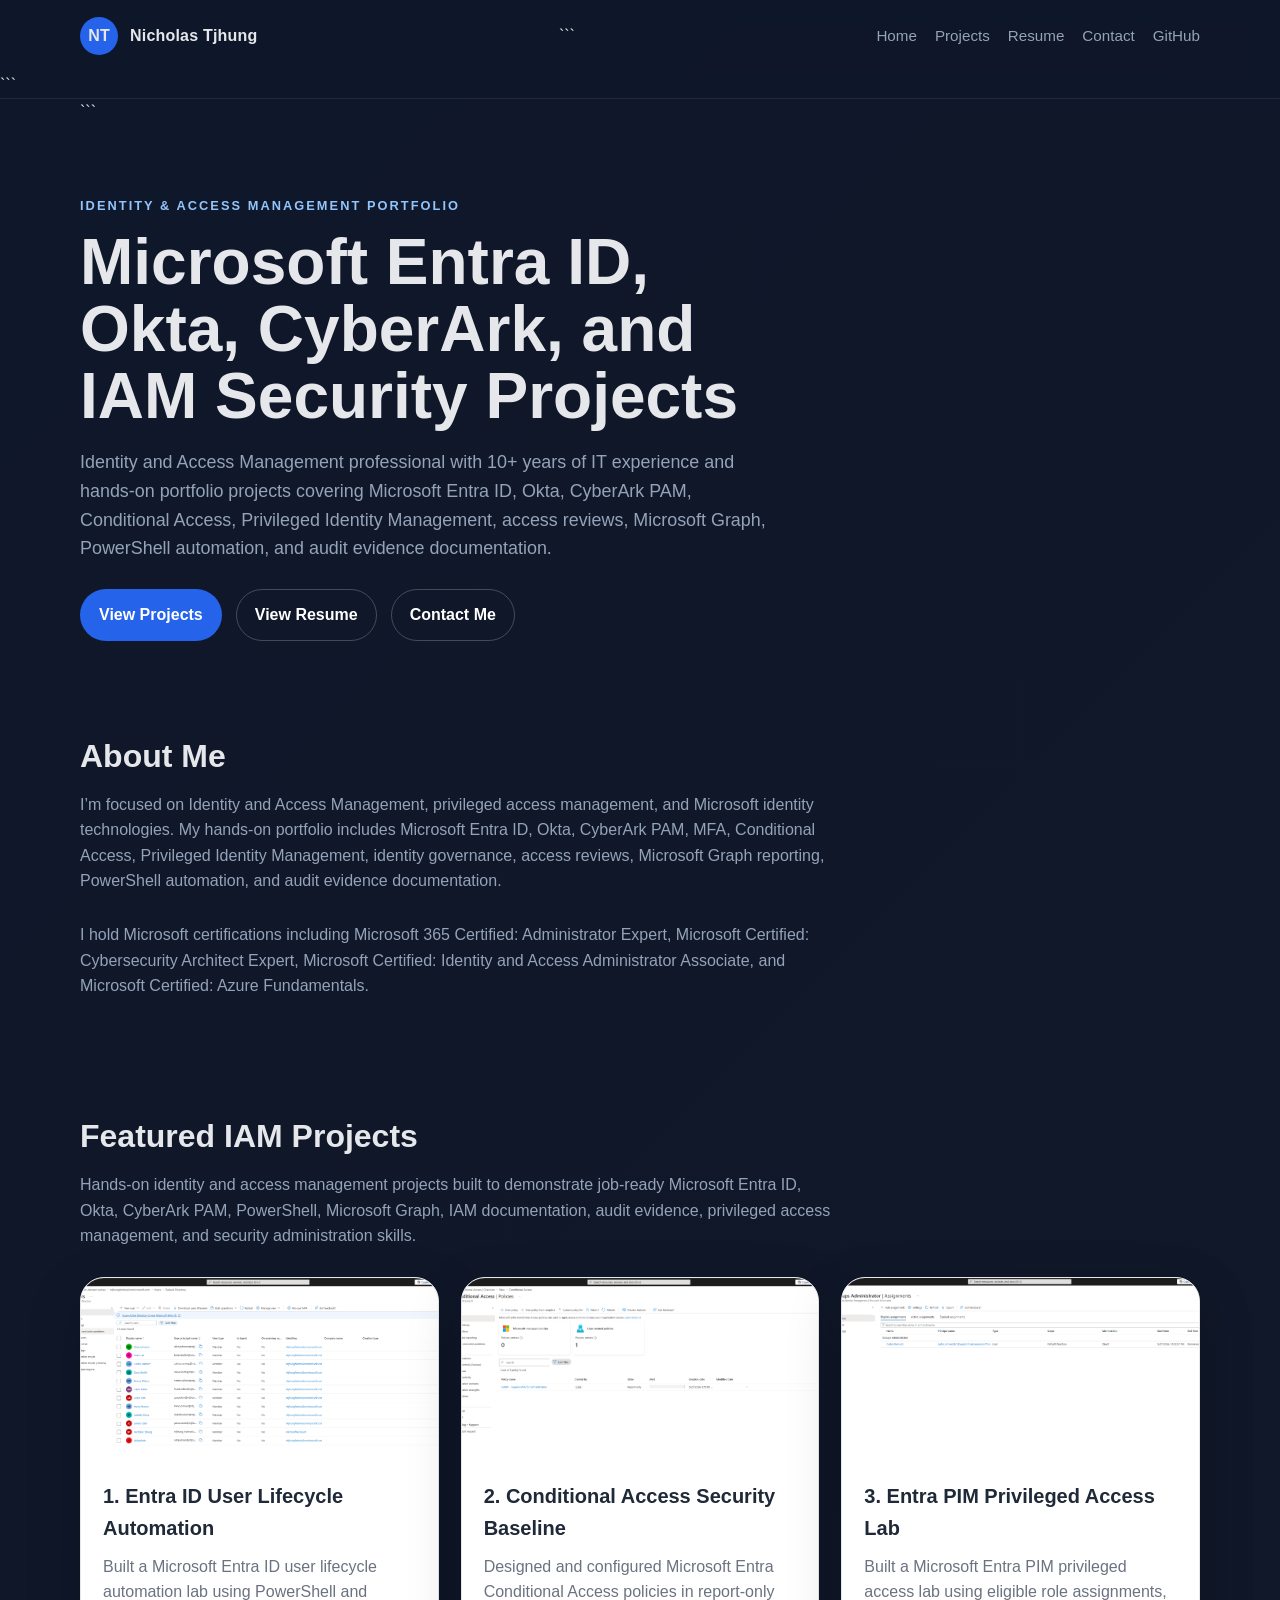
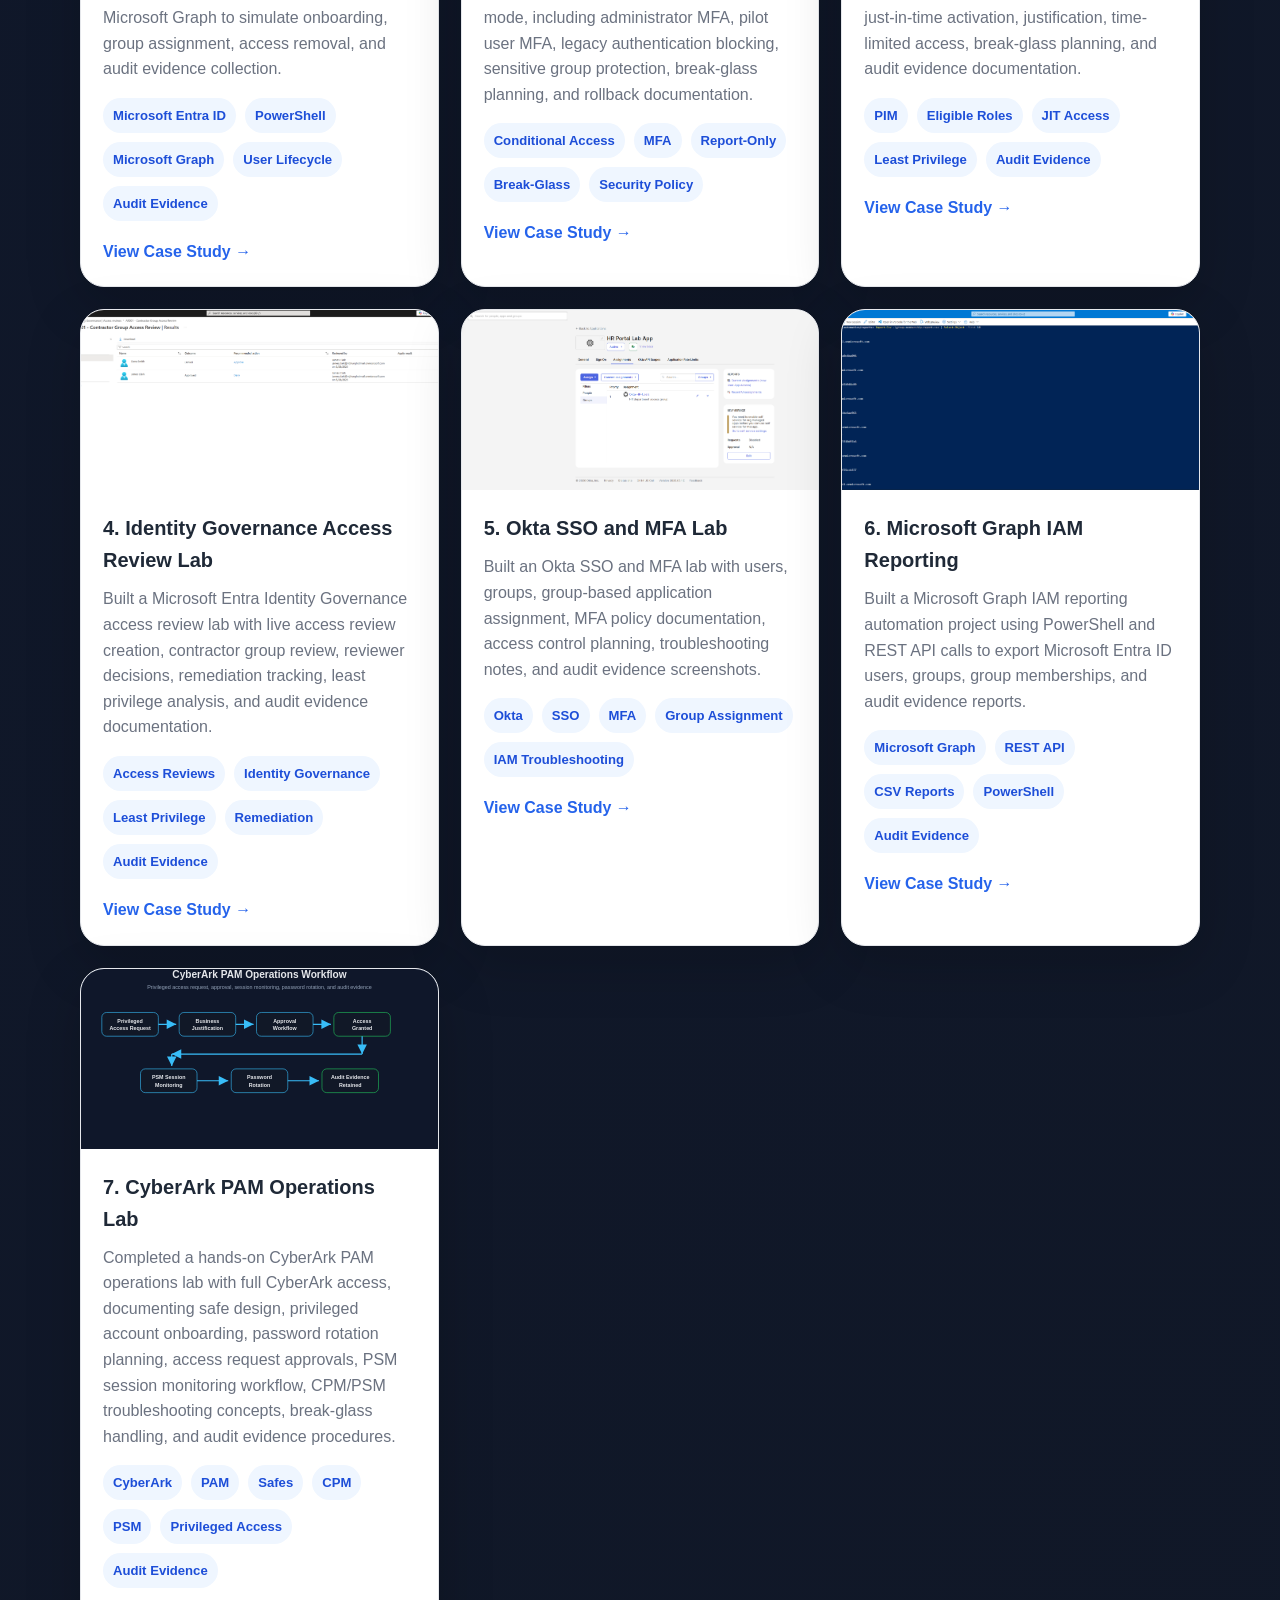
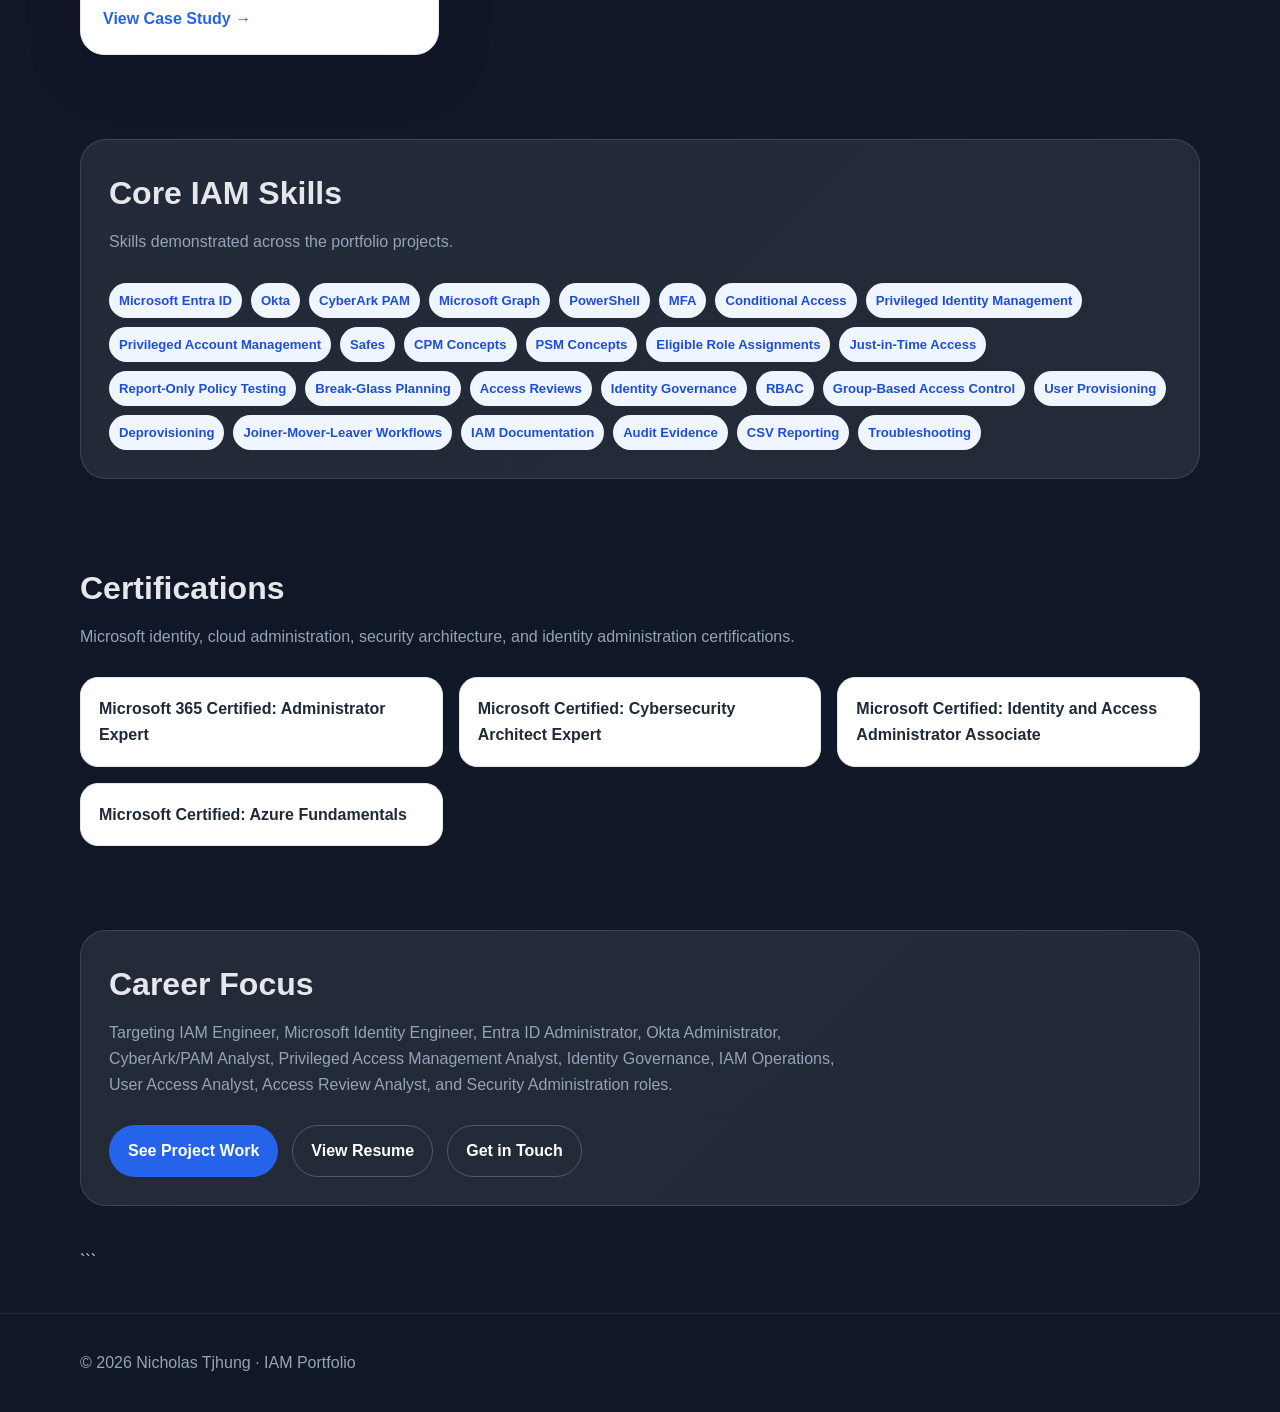
==== commit 26b15928: "Update index.html" ====
--- a/index.html
+++ b/index.html
@@ -1,4 +1,5 @@
 <!DOCTYPE html>
+
 <html lang="en">
 <head>
   <meta charset="UTF-8" />
@@ -15,277 +16,265 @@
         <span>Nicholas Tjhung</span>
       </a>
 
-      <nav class="nav-links">
-        <a href="index.html">Home</a>
-        <a href="projects.html">Projects</a>
-        <a href="resume.html">Resume</a>
-        <a href="contact.html">Contact</a>
-        <a href="https://github.com/ntjhung" target="_blank">GitHub</a>
-      </nav>
-    </div>
+```
+  <nav class="nav-links">
+    <a href="index.html">Home</a>
+    <a href="projects.html">Projects</a>
+    <a href="resume.html">Resume</a>
+    <a href="contact.html">Contact</a>
+    <a href="https://github.com/ntjhung" target="_blank">GitHub</a>
+  </nav>
+</div>
+```
+
   </header>
 
   <main class="container">
 
-    <section class="hero">
-      <div>
-        <div class="eyebrow">Identity & Access Management Portfolio</div>
-        <h1>Microsoft Entra ID, Okta, CyberArk, and IAM Security Projects</h1>
-        <p class="hero-subtitle">
-          Identity and Access Management professional with 10+ years of IT experience and hands-on portfolio projects covering Microsoft Entra ID, Okta, CyberArk PAM, Conditional Access, Privileged Identity Management, access reviews, Microsoft Graph, PowerShell automation, and audit evidence documentation.
-        </p>
-
-        <div class="cta-row">
-          <a class="btn btn-primary" href="projects.html">View Projects</a>
-          <a class="btn btn-secondary" href="resume.html">View Resume</a>
-          <a class="btn btn-secondary" href="contact.html">Contact Me</a>
-        </div>
-      </div>
-    </section>
-
-    <section class="section">
-      <h2 class="section-title">About Me</h2>
-      <p class="section-subtitle">
-        I’m focused on Identity and Access Management, privileged access management, and Microsoft identity technologies. My hands-on portfolio includes Microsoft Entra ID, Okta, CyberArk PAM, MFA, Conditional Access, Privileged Identity Management, identity governance, access reviews, Microsoft Graph reporting, PowerShell automation, and audit evidence documentation.
-      </p>
-      <p class="section-subtitle">
-        I hold Microsoft certifications including Microsoft 365 Certified: Administrator Expert, Microsoft Certified: Cybersecurity Architect Expert, Microsoft Certified: Identity and Access Administrator Associate, and Microsoft Certified: Azure Fundamentals.
-      </p>
-    </section>
-
-    <section class="section">
-      <h2 class="section-title">Featured IAM Projects</h2>
-      <p class="section-subtitle">
-        Hands-on identity and access management projects built to demonstrate job-ready Microsoft Entra ID, Okta, CyberArk PAM, PowerShell, Microsoft Graph, IAM documentation, audit evidence, privileged access management, and security administration skills.
-      </p>
-
-      <div class="project-grid">
-
-        <article class="project-card">
-          <img class="project-thumb" src="assets/entra-lifecycle/users-list.png" alt="Microsoft Entra ID users list screenshot" />
-          <div class="project-content">
-            <h3>1. Entra ID User Lifecycle Automation</h3>
-            <p>
-              Built a Microsoft Entra ID user lifecycle automation lab using PowerShell and Microsoft Graph to simulate onboarding, group assignment, access removal, and audit evidence collection.
-            </p>
-            <div class="badge-row">
-              <span class="badge">Microsoft Entra ID</span>
-              <span class="badge">PowerShell</span>
-              <span class="badge">Microsoft Graph</span>
-              <span class="badge">User Lifecycle</span>
-              <span class="badge">Audit Evidence</span>
-            </div>
-            <div class="card-actions">
-              <a class="card-link" href="case-studies/entra-lifecycle.html">View Case Study →</a>
-            </div>
-          </div>
-        </article>
-
-        <article class="project-card">
-          <img class="project-thumb" src="assets/conditional-access/conditional-access-policy-list.png" alt="Conditional Access policy list screenshot" />
-          <div class="project-content">
-            <h3>2. Conditional Access Security Baseline</h3>
-            <p>
-              Designed and configured Microsoft Entra Conditional Access policies in report-only mode, including administrator MFA, pilot user MFA, legacy authentication blocking, sensitive group protection, break-glass planning, and rollback documentation.
-            </p>
-            <div class="badge-row">
-              <span class="badge">Conditional Access</span>
-              <span class="badge">MFA</span>
-              <span class="badge">Report-Only</span>
-              <span class="badge">Break-Glass</span>
-              <span class="badge">Security Policy</span>
-            </div>
-            <div class="card-actions">
-              <a class="card-link" href="case-studies/conditional-access.html">View Case Study →</a>
-            </div>
-          </div>
-        </article>
-
-        <article class="project-card">
-          <img class="project-thumb" src="assets/pim/pim-eligible-role-assignment.png" alt="PIM eligible role assignment screenshot" />
-          <div class="project-content">
-            <h3>3. Entra PIM Privileged Access Lab</h3>
-            <p>
-              Built a Microsoft Entra PIM privileged access lab using eligible role assignments, just-in-time activation, justification, time-limited access, break-glass planning, and audit evidence documentation.
-            </p>
-            <div class="badge-row">
-              <span class="badge">PIM</span>
-              <span class="badge">Eligible Roles</span>
-              <span class="badge">JIT Access</span>
-              <span class="badge">Least Privilege</span>
-              <span class="badge">Audit Evidence</span>
-            </div>
-            <div class="card-actions">
-              <a class="card-link" href="case-studies/pim.html">View Case Study →</a>
-            </div>
-          </div>
-        </article>
-
-        <article class="project-card">
-          <img class="project-thumb" src="assets/access-review/access-review-results.png" alt="Microsoft Entra access review results screenshot" />
-          <div class="project-content">
-            <h3>4. Identity Governance Access Review Lab</h3>
-            <p>
-              Built a Microsoft Entra Identity Governance access review lab with live access review creation, contractor group review, reviewer decisions, remediation tracking, least privilege analysis, and audit evidence documentation.
-            </p>
-            <div class="badge-row">
-              <span class="badge">Access Reviews</span>
-              <span class="badge">Identity Governance</span>
-              <span class="badge">Least Privilege</span>
-              <span class="badge">Remediation</span>
-              <span class="badge">Audit Evidence</span>
-            </div>
-            <div class="card-actions">
-              <a class="card-link" href="case-studies/access-review.html">View Case Study →</a>
-            </div>
-          </div>
-        </article>
-
-        <article class="project-card">
-          <img class="project-thumb" src="assets/okta/okta-app-group-assignment.png" alt="Okta app group assignment screenshot" />
-          <div class="project-content">
-            <h3>5. Okta SSO and MFA Lab</h3>
-            <p>
-              Built an Okta SSO and MFA lab with users, groups, group-based application assignment, MFA policy documentation, access control planning, troubleshooting notes, and audit evidence screenshots.
-            </p>
-            <div class="badge-row">
-              <span class="badge">Okta</span>
-              <span class="badge">SSO</span>
-              <span class="badge">MFA</span>
-              <span class="badge">Group Assignment</span>
-              <span class="badge">IAM Troubleshooting</span>
-            </div>
-            <div class="card-actions">
-              <a class="card-link" href="case-studies/okta.html">View Case Study →</a>
-            </div>
-          </div>
-        </article>
-
-        <article class="project-card">
-          <img class="project-thumb" src="assets/graph-reporting/group-membership-report-preview.png" alt="Microsoft Graph group membership report preview screenshot" />
-          <div class="project-content">
-            <h3>6. Microsoft Graph IAM Reporting</h3>
-            <p>
-              Built a Microsoft Graph IAM reporting automation project using PowerShell and REST API calls to export Microsoft Entra ID users, groups, group memberships, and audit evidence reports.
-            </p>
-            <div class="badge-row">
-              <span class="badge">Microsoft Graph</span>
-              <span class="badge">REST API</span>
-              <span class="badge">CSV Reports</span>
-              <span class="badge">PowerShell</span>
-              <span class="badge">Audit Evidence</span>
-            </div>
-            <div class="card-actions">
-              <a class="card-link" href="case-studies/graph-reporting.html">View Case Study →</a>
-            </div>
-          </div>
-        </article>
-
-        <article class="project-card">
-          <img class="project-thumb" src="assets/cyberark/pam-workflow.svg" alt="CyberArk PAM operations workflow diagram" />
-          <div class="project-content">
-            <h3>7. CyberArk PAM Operations Lab</h3>
-            <p>
-              Completed a hands-on CyberArk PAM operations lab with full CyberArk access, documenting safe design, privileged account onboarding, password rotation planning, access request approvals, PSM session monitoring workflow, CPM/PSM troubleshooting concepts, break-glass handling, and audit evidence procedures.
-            </p>
-            <div class="badge-row">
-              <span class="badge">CyberArk</span>
-              <span class="badge">PAM</span>
-              <span class="badge">Safes</span>
-              <span class="badge">CPM</span>
-              <span class="badge">PSM</span>
-              <span class="badge">Privileged Access</span>
-              <span class="badge">Audit Evidence</span>
-            </div>
-            <div class="card-actions">
-              <a class="card-link" href="case-studies/cyberark.html">View Case Study →</a>
-            </div>
-          </div>
-        </article>
-
-      </div>
-    </section>
-
-    <section class="section">
-      <div class="skill-panel">
-        <h2 class="section-title">Core IAM Skills</h2>
-        <p class="section-subtitle">Skills demonstrated across the portfolio projects.</p>
-
+```
+<section class="hero">
+  <div>
+    <div class="eyebrow">Identity & Access Management Portfolio</div>
+    <h1>Microsoft Entra ID, Okta, CyberArk, and IAM Security Projects</h1>
+    <p class="hero-subtitle">
+      Identity and Access Management professional with 10+ years of IT experience and hands-on portfolio projects covering Microsoft Entra ID, Okta, CyberArk PAM, Conditional Access, Privileged Identity Management, access reviews, Microsoft Graph, PowerShell automation, and audit evidence documentation.
+    </p>
+
+    <div class="cta-row">
+      <a class="btn btn-primary" href="projects.html">View Projects</a>
+      <a class="btn btn-secondary" href="resume.html">View Resume</a>
+      <a class="btn btn-secondary" href="contact.html">Contact Me</a>
+    </div>
+  </div>
+</section>
+
+<section class="section">
+  <h2 class="section-title">About Me</h2>
+  <p class="section-subtitle">
+    I’m focused on Identity and Access Management, privileged access management, and Microsoft identity technologies. My hands-on portfolio includes Microsoft Entra ID, Okta, CyberArk PAM, MFA, Conditional Access, Privileged Identity Management, identity governance, access reviews, Microsoft Graph reporting, PowerShell automation, and audit evidence documentation.
+  </p>
+  <p class="section-subtitle">
+    I hold Microsoft certifications including Microsoft 365 Certified: Administrator Expert, Microsoft Certified: Cybersecurity Architect Expert, Microsoft Certified: Identity and Access Administrator Associate, and Microsoft Certified: Azure Fundamentals.
+  </p>
+</section>
+
+<section class="section">
+  <h2 class="section-title">Featured IAM Projects</h2>
+  <p class="section-subtitle">
+    Hands-on identity and access management projects built to demonstrate job-ready Microsoft Entra ID, Okta, CyberArk PAM, PowerShell, Microsoft Graph, IAM documentation, audit evidence, privileged access management, and security administration skills.
+  </p>
+
+  <div class="project-grid">
+
+    <article class="project-card">
+      <img class="project-thumb" src="assets/entra-lifecycle/users-list.png" alt="Microsoft Entra ID users list screenshot" />
+      <div class="project-content">
+        <h3>1. Entra ID User Lifecycle Automation</h3>
+        <p>
+          Built a Microsoft Entra ID user lifecycle automation lab using PowerShell and Microsoft Graph to simulate onboarding, group assignment, access removal, and audit evidence collection.
+        </p>
         <div class="badge-row">
           <span class="badge">Microsoft Entra ID</span>
-          <span class="badge">Okta</span>
-          <span class="badge">CyberArk PAM</span>
+          <span class="badge">PowerShell</span>
           <span class="badge">Microsoft Graph</span>
-          <span class="badge">PowerShell</span>
+          <span class="badge">User Lifecycle</span>
+          <span class="badge">Audit Evidence</span>
+        </div>
+        <div class="card-actions">
+          <a class="card-link" href="case-studies/entra-lifecycle.html">View Case Study →</a>
+        </div>
+      </div>
+    </article>
+
+    <article class="project-card">
+      <img class="project-thumb" src="assets/conditional-access/ca001-admin-mfa-policy.png" alt="Conditional Access administrator MFA policy screenshot" />
+      <div class="project-content">
+        <h3>2. Conditional Access Security Baseline</h3>
+        <p>
+          Designed and configured Microsoft Entra Conditional Access policies in report-only mode, including administrator MFA, pilot user MFA, legacy authentication blocking, sensitive group protection, break-glass planning, and rollback documentation.
+        </p>
+        <div class="badge-row">
+          <span class="badge">Conditional Access</span>
           <span class="badge">MFA</span>
-          <span class="badge">Conditional Access</span>
-          <span class="badge">Privileged Identity Management</span>
-          <span class="badge">Privileged Account Management</span>
-          <span class="badge">Safes</span>
-          <span class="badge">CPM Concepts</span>
-          <span class="badge">PSM Concepts</span>
-          <span class="badge">Eligible Role Assignments</span>
-          <span class="badge">Just-in-Time Access</span>
-          <span class="badge">Report-Only Policy Testing</span>
-          <span class="badge">Break-Glass Planning</span>
+          <span class="badge">Report-Only</span>
+          <span class="badge">Break-Glass</span>
+          <span class="badge">Security Policy</span>
+        </div>
+        <div class="card-actions">
+          <a class="card-link" href="case-studies/conditional-access.html">View Case Study →</a>
+        </div>
+      </div>
+    </article>
+
+    <article class="project-card">
+      <img class="project-thumb" src="assets/pim/pim-eligible-role-assignment.png" alt="PIM eligible role assignment screenshot" />
+      <div class="project-content">
+        <h3>3. Entra PIM Privileged Access Lab</h3>
+        <p>
+          Built a Microsoft Entra PIM privileged access lab using eligible role assignments, just-in-time activation, justification, time-limited access, break-glass planning, and audit evidence documentation.
+        </p>
+        <div class="badge-row">
+          <span class="badge">PIM</span>
+          <span class="badge">Eligible Roles</span>
+          <span class="badge">JIT Access</span>
+          <span class="badge">Least Privilege</span>
+          <span class="badge">Audit Evidence</span>
+        </div>
+        <div class="card-actions">
+          <a class="card-link" href="case-studies/pim.html">View Case Study →</a>
+        </div>
+      </div>
+    </article>
+
+    <article class="project-card">
+      <img class="project-thumb" src="assets/access-review/access-review-results.png" alt="Microsoft Entra access review results screenshot" />
+      <div class="project-content">
+        <h3>4. Identity Governance Access Review Lab</h3>
+        <p>
+          Built a Microsoft Entra Identity Governance access review lab with live access review creation, contractor group review, reviewer decisions, remediation tracking, least privilege analysis, and audit evidence documentation.
+        </p>
+        <div class="badge-row">
           <span class="badge">Access Reviews</span>
           <span class="badge">Identity Governance</span>
-          <span class="badge">RBAC</span>
-          <span class="badge">Group-Based Access Control</span>
-          <span class="badge">User Provisioning</span>
-          <span class="badge">Deprovisioning</span>
-          <span class="badge">Joiner-Mover-Leaver Workflows</span>
-          <span class="badge">IAM Documentation</span>
-          <span class="badge">Audit Evidence</span>
-          <span class="badge">CSV Reporting</span>
-          <span class="badge">Troubleshooting</span>
-        </div>
-      </div>
-    </section>
-
-    <section class="section">
-      <h2 class="section-title">Certifications</h2>
-      <p class="section-subtitle">Microsoft identity, cloud administration, security architecture, and identity administration certifications.</p>
-
-      <div class="cert-grid">
-
-        <div class="cert-card">
-          <img src="assets/certifications/m365-administrator-expert.png" alt="Microsoft 365 Certified Administrator Expert badge" style="max-width:120px; display:block; margin:0 auto 12px;" onerror="this.style.display='none';">
-          Microsoft 365 Certified: Administrator Expert
-        </div>
-
-        <div class="cert-card">
-          <img src="assets/certifications/cybersecurity-architect-expert.png" alt="Microsoft Certified Cybersecurity Architect Expert badge" style="max-width:120px; display:block; margin:0 auto 12px;" onerror="this.style.display='none';">
-          Microsoft Certified: Cybersecurity Architect Expert
-        </div>
-
-        <div class="cert-card">
-          <img src="assets/certifications/identity-access-administrator-associate.png" alt="Microsoft Certified Identity and Access Administrator Associate badge" style="max-width:120px; display:block; margin:0 auto 12px;" onerror="this.style.display='none';">
-          Microsoft Certified: Identity and Access Administrator Associate
-        </div>
-
-        <div class="cert-card">
-          <img src="assets/certifications/azure-fundamentals.png" alt="Microsoft Certified Azure Fundamentals badge" style="max-width:120px; display:block; margin:0 auto 12px;" onerror="this.style.display='none';">
-          Microsoft Certified: Azure Fundamentals
-        </div>
-
-      </div>
-    </section>
-
-    <section class="section">
-      <div class="skill-panel">
-        <h2 class="section-title">Career Focus</h2>
-        <p class="section-subtitle">
-          Targeting IAM Engineer, Microsoft Identity Engineer, Entra ID Administrator, Okta Administrator, CyberArk/PAM Analyst, Privileged Access Management Analyst, Identity Governance, IAM Operations, User Access Analyst, Access Review Analyst, and Security Administration roles.
-        </p>
-
-        <div class="cta-row">
-          <a class="btn btn-primary" href="projects.html">See Project Work</a>
-          <a class="btn btn-secondary" href="resume.html">View Resume</a>
-          <a class="btn btn-secondary" href="contact.html">Get in Touch</a>
-        </div>
-      </div>
-    </section>
+          <span class="badge">Least Privilege</span>
+          <span class="badge">Remediation</span>
+          <span class="badge">Audit Evidence</span>
+        </div>
+        <div class="card-actions">
+          <a class="card-link" href="case-studies/access-review.html">View Case Study →</a>
+        </div>
+      </div>
+    </article>
+
+    <article class="project-card">
+      <img class="project-thumb" src="assets/okta/okta-app-group-assignment.png" alt="Okta app group assignment screenshot" />
+      <div class="project-content">
+        <h3>5. Okta SSO and MFA Lab</h3>
+        <p>
+          Built an Okta SSO and MFA lab with users, groups, group-based application assignment, MFA policy documentation, access control planning, troubleshooting notes, and audit evidence screenshots.
+        </p>
+        <div class="badge-row">
+          <span class="badge">Okta</span>
+          <span class="badge">SSO</span>
+          <span class="badge">MFA</span>
+          <span class="badge">Group Assignment</span>
+          <span class="badge">IAM Troubleshooting</span>
+        </div>
+        <div class="card-actions">
+          <a class="card-link" href="case-studies/okta.html">View Case Study →</a>
+        </div>
+      </div>
+    </article>
+
+    <article class="project-card">
+      <img class="project-thumb" src="assets/graph-reporting/group-membership-report-preview.png" alt="Microsoft Graph group membership report preview screenshot" />
+      <div class="project-content">
+        <h3>6. Microsoft Graph IAM Reporting</h3>
+        <p>
+          Built a Microsoft Graph IAM reporting automation project using PowerShell and REST API calls to export Microsoft Entra ID users, groups, group memberships, and audit evidence reports.
+        </p>
+        <div class="badge-row">
+          <span class="badge">Microsoft Graph</span>
+          <span class="badge">REST API</span>
+          <span class="badge">CSV Reports</span>
+          <span class="badge">PowerShell</span>
+          <span class="badge">Audit Evidence</span>
+        </div>
+        <div class="card-actions">
+          <a class="card-link" href="case-studies/graph-reporting.html">View Case Study →</a>
+        </div>
+      </div>
+    </article>
+
+    <article class="project-card">
+      <img class="project-thumb" src="assets/cyberark/pam-workflow.svg" alt="CyberArk PAM operations workflow diagram" />
+      <div class="project-content">
+        <h3>7. CyberArk PAM Operations Lab</h3>
+        <p>
+          Completed a hands-on CyberArk PAM operations lab with full CyberArk access, documenting safe design, privileged account onboarding, password rotation planning, access request approvals, PSM session monitoring workflow, CPM/PSM troubleshooting concepts, break-glass handling, and audit evidence procedures.
+        </p>
+        <div class="badge-row">
+          <span class="badge">CyberArk</span>
+          <span class="badge">PAM</span>
+          <span class="badge">Safes</span>
+          <span class="badge">CPM</span>
+          <span class="badge">PSM</span>
+          <span class="badge">Privileged Access</span>
+          <span class="badge">Audit Evidence</span>
+        </div>
+        <div class="card-actions">
+          <a class="card-link" href="case-studies/cyberark.html">View Case Study →</a>
+        </div>
+      </div>
+    </article>
+
+  </div>
+</section>
+
+<section class="section">
+  <div class="skill-panel">
+    <h2 class="section-title">Core IAM Skills</h2>
+    <p class="section-subtitle">Skills demonstrated across the portfolio projects.</p>
+
+    <div class="badge-row">
+      <span class="badge">Microsoft Entra ID</span>
+      <span class="badge">Okta</span>
+      <span class="badge">CyberArk PAM</span>
+      <span class="badge">Microsoft Graph</span>
+      <span class="badge">PowerShell</span>
+      <span class="badge">MFA</span>
+      <span class="badge">Conditional Access</span>
+      <span class="badge">Privileged Identity Management</span>
+      <span class="badge">Privileged Account Management</span>
+      <span class="badge">Safes</span>
+      <span class="badge">CPM Concepts</span>
+      <span class="badge">PSM Concepts</span>
+      <span class="badge">Eligible Role Assignments</span>
+      <span class="badge">Just-in-Time Access</span>
+      <span class="badge">Report-Only Policy Testing</span>
+      <span class="badge">Break-Glass Planning</span>
+      <span class="badge">Access Reviews</span>
+      <span class="badge">Identity Governance</span>
+      <span class="badge">RBAC</span>
+      <span class="badge">Group-Based Access Control</span>
+      <span class="badge">User Provisioning</span>
+      <span class="badge">Deprovisioning</span>
+      <span class="badge">Joiner-Mover-Leaver Workflows</span>
+      <span class="badge">IAM Documentation</span>
+      <span class="badge">Audit Evidence</span>
+      <span class="badge">CSV Reporting</span>
+      <span class="badge">Troubleshooting</span>
+    </div>
+  </div>
+</section>
+
+<section class="section">
+  <h2 class="section-title">Certifications</h2>
+  <p class="section-subtitle">Microsoft identity, cloud administration, security architecture, and identity administration certifications.</p>
+
+  <div class="cert-grid">
+    <div class="cert-card">Microsoft 365 Certified: Administrator Expert</div>
+    <div class="cert-card">Microsoft Certified: Cybersecurity Architect Expert</div>
+    <div class="cert-card">Microsoft Certified: Identity and Access Administrator Associate</div>
+    <div class="cert-card">Microsoft Certified: Azure Fundamentals</div>
+  </div>
+</section>
+
+<section class="section">
+  <div class="skill-panel">
+    <h2 class="section-title">Career Focus</h2>
+    <p class="section-subtitle">
+      Targeting IAM Engineer, Microsoft Identity Engineer, Entra ID Administrator, Okta Administrator, CyberArk/PAM Analyst, Privileged Access Management Analyst, Identity Governance, IAM Operations, User Access Analyst, Access Review Analyst, and Security Administration roles.
+    </p>
+
+    <div class="cta-row">
+      <a class="btn btn-primary" href="projects.html">See Project Work</a>
+      <a class="btn btn-secondary" href="resume.html">View Resume</a>
+      <a class="btn btn-secondary" href="contact.html">Get in Touch</a>
+    </div>
+  </div>
+</section>
+```
 
   </main>
 
